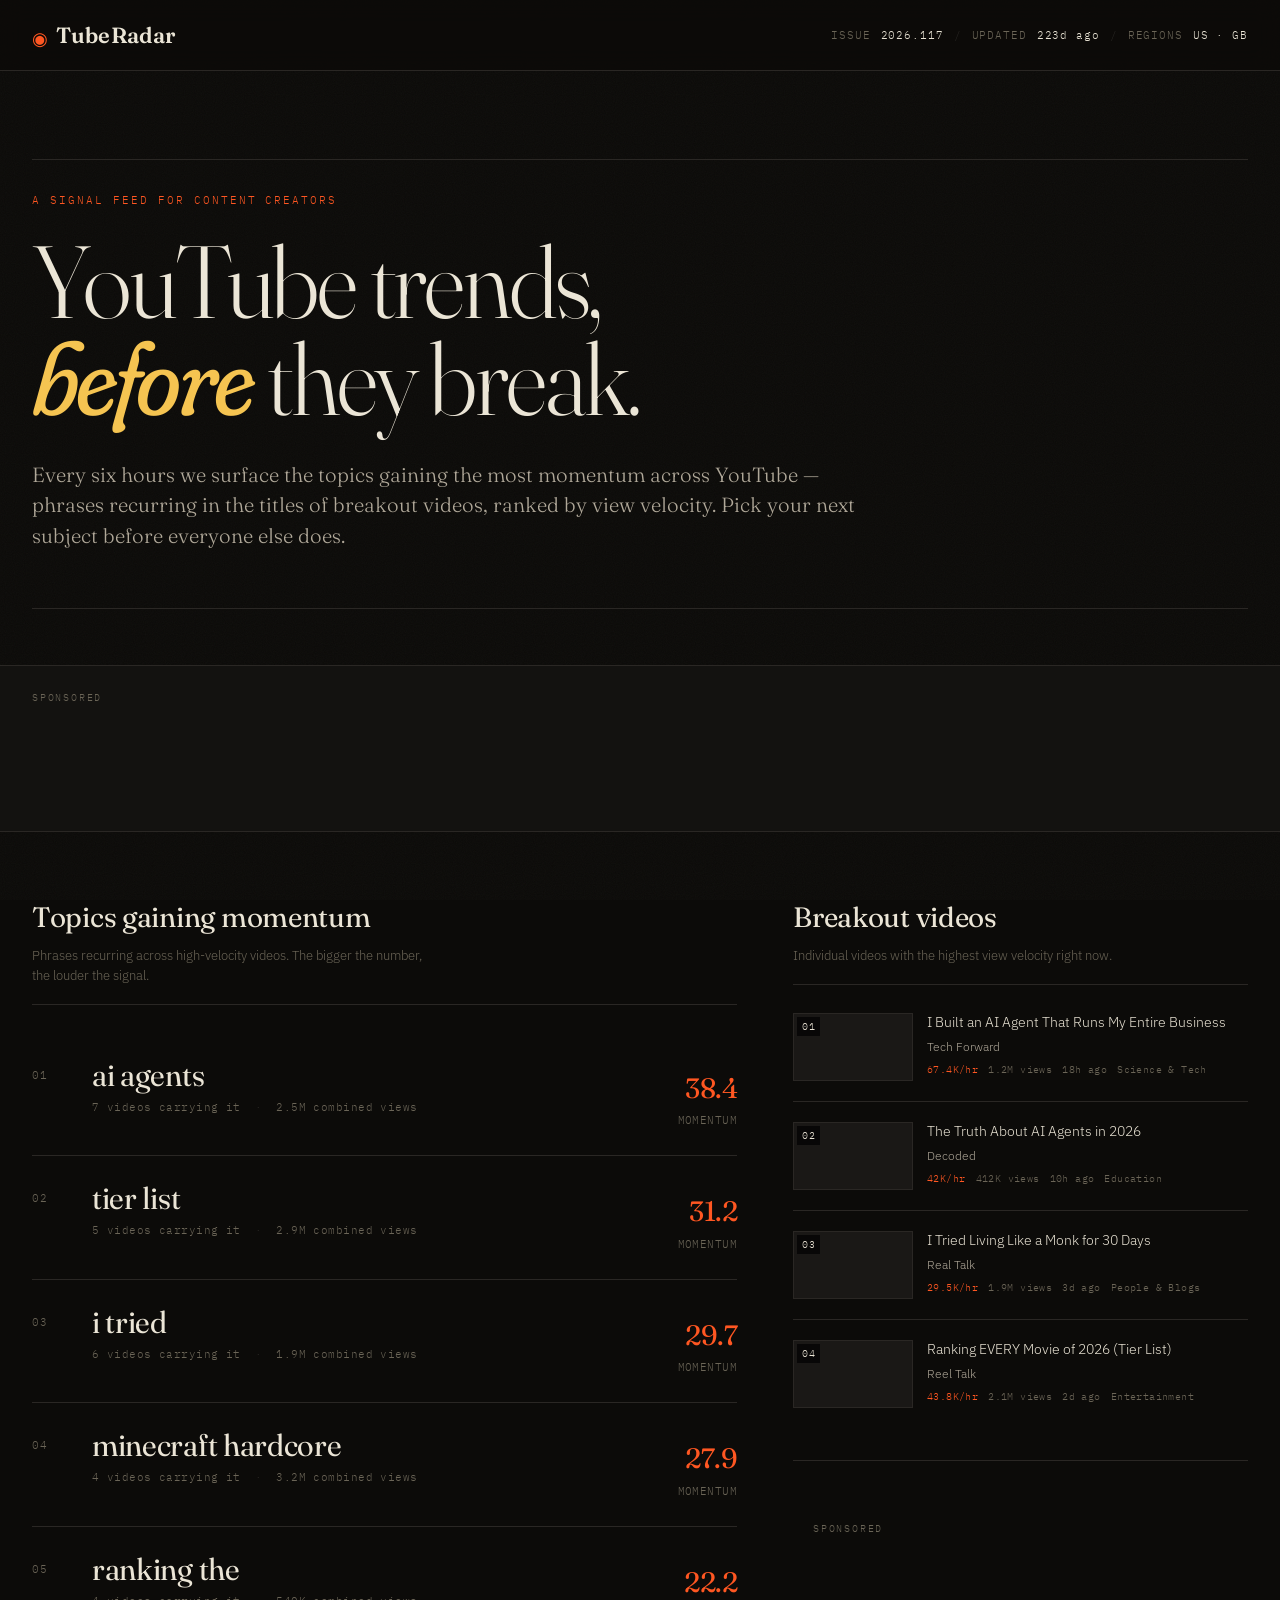
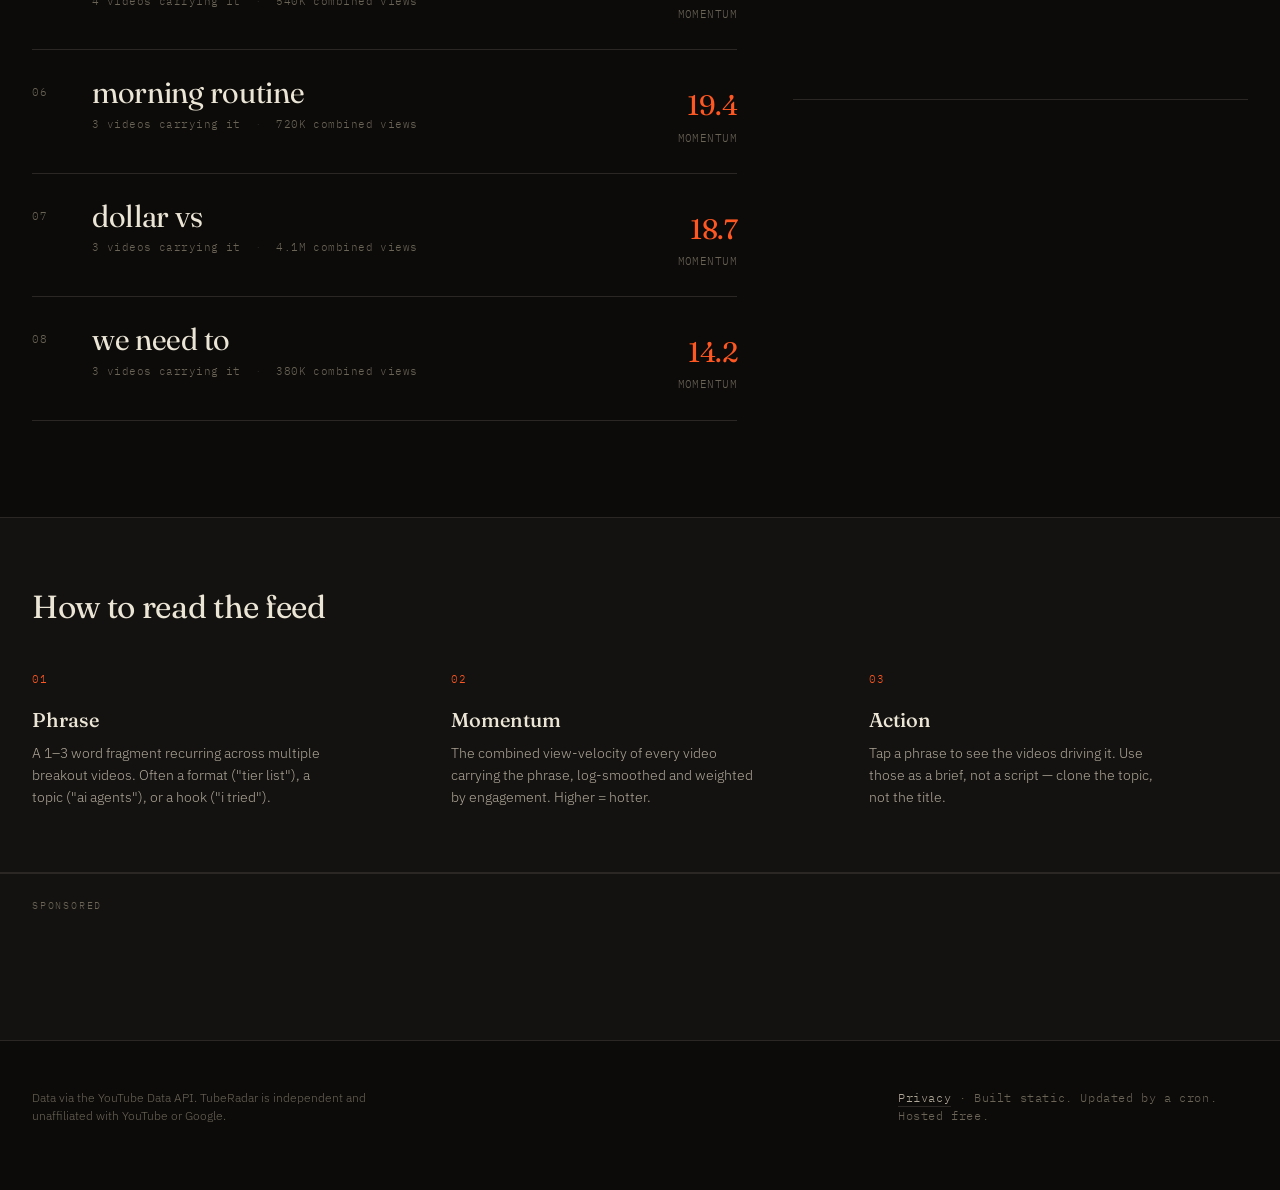
==== index.html @ 0b958232 "Commit changes" ====
<!DOCTYPE html>
<html lang="en">
<head>
  <meta charset="UTF-8" />
  <meta name="viewport" content="width=device-width, initial-scale=1.0" />
  <title>TubeRadar — YouTube trends, before they break.</title>
  <meta name="description" content="A signal feed of emerging YouTube topics for content creators. Updated every six hours." />

  <link rel="preconnect" href="https://fonts.googleapis.com" />
  <link rel="preconnect" href="https://fonts.gstatic.com" crossorigin />
  <link href="https://fonts.googleapis.com/css2?family=Fraunces:ital,opsz,wght@0,9..144,300..900;1,9..144,300..900&family=IBM+Plex+Mono:wght@300;400;500&family=IBM+Plex+Sans:wght@300;400;500;600&display=swap" rel="stylesheet" />

  <link rel="stylesheet" href="styles.css" />
  <link rel="icon" href="data:image/svg+xml,%3Csvg xmlns='http://www.w3.org/2000/svg' viewBox='0 0 100 100'%3E%3Ctext y='.9em' font-size='90'%3E◉%3C/text%3E%3C/svg%3E" />

  <!-- Google AdSense
       1. Replace ca-pub-XXXXXXXXXXXXXXXX below with your AdSense Publisher ID once approved.
       2. The <ins> tags further down are individual ad slots – each needs its own slot ID.
       Until you do this, the script does nothing visible. -->
  <script async src="https://pagead2.googlesyndication.com/pagead/js/adsbygoogle.js?client=ca-pub-XXXXXXXXXXXXXXXX"
          crossorigin="anonymous"></script>
</head>
<body>

  <div class="grain" aria-hidden="true"></div>

  <header class="masthead">
    <div class="masthead__inner">
      <a href="/" class="logo">
        <span class="logo__mark">◉</span>
        <span class="logo__word">TubeRadar</span>
      </a>
      <nav class="masthead__nav">
        <span class="meta-label">ISSUE</span>
        <span class="meta-value" id="issue-number">—</span>
        <span class="meta-divider">/</span>
        <span class="meta-label">UPDATED</span>
        <span class="meta-value" id="updated-at">—</span>
        <span class="meta-divider">/</span>
        <span class="meta-label">REGIONS</span>
        <span class="meta-value" id="regions">—</span>
      </nav>
    </div>
  </header>

  <section class="hero">
    <div class="hero__rule"></div>
    <p class="hero__eyebrow">A signal feed for content creators</p>
    <h1 class="hero__title">
      YouTube trends,<br />
      <em>before</em> they break.
    </h1>
    <p class="hero__lede">
      Every six hours we surface the topics gaining the most momentum across YouTube — phrases recurring in the titles of breakout videos, ranked by view velocity. Pick your next subject before everyone else does.
    </p>
    <div class="hero__rule"></div>
  </section>

  <!-- AdSense slot #1 – horizontal banner below the hero.
       Replace data-ad-client and data-ad-slot with your real values. -->
  <aside class="ad-slot ad-slot--banner" aria-label="Advertisement">
    <span class="ad-slot__label">Sponsored</span>
    <ins class="adsbygoogle"
         style="display:block"
         data-ad-client="ca-pub-XXXXXXXXXXXXXXXX"
         data-ad-slot="0000000001"
         data-ad-format="auto"
         data-full-width-responsive="true"></ins>
    <script>(adsbygoogle = window.adsbygoogle || []).push({});</script>
  </aside>

  <main class="layout">

    <section class="column column--topics">
      <header class="column__head">
        <h2 class="column__title">Topics gaining momentum</h2>
        <p class="column__sub">Phrases recurring across high-velocity videos. The bigger the number, the louder the signal.</p>
      </header>
      <ol class="topics" id="topics-list" aria-busy="true">
        <li class="placeholder">Loading the feed…</li>
      </ol>
    </section>

    <aside class="column column--videos">
      <header class="column__head">
        <h2 class="column__title">Breakout videos</h2>
        <p class="column__sub">Individual videos with the highest view velocity right now.</p>
      </header>
      <ul class="videos" id="videos-list" aria-busy="true">
        <li class="placeholder">Loading…</li>
      </ul>

      <!-- AdSense slot #2 – inside the sidebar after the videos list. -->
      <div class="ad-slot ad-slot--inline" aria-label="Advertisement">
        <span class="ad-slot__label">Sponsored</span>
        <ins class="adsbygoogle"
             style="display:block"
             data-ad-client="ca-pub-XXXXXXXXXXXXXXXX"
             data-ad-slot="0000000002"
             data-ad-format="auto"
             data-full-width-responsive="true"></ins>
        <script>(adsbygoogle = window.adsbygoogle || []).push({});</script>
      </div>

    </aside>

  </main>

  <section class="how">
    <div class="how__inner">
      <h3 class="how__title">How to read the feed</h3>
      <div class="how__grid">
        <div class="how__item">
          <span class="how__num">01</span>
          <h4>Phrase</h4>
          <p>A 1–3 word fragment recurring across multiple breakout videos. Often a format ("tier list"), a topic ("ai agents"), or a hook ("i tried").</p>
        </div>
        <div class="how__item">
          <span class="how__num">02</span>
          <h4>Momentum</h4>
          <p>The combined view-velocity of every video carrying the phrase, log-smoothed and weighted by engagement. Higher = hotter.</p>
        </div>
        <div class="how__item">
          <span class="how__num">03</span>
          <h4>Action</h4>
          <p>Tap a phrase to see the videos driving it. Use those as a brief, not a script — clone the topic, not the title.</p>
        </div>
      </div>
    </div>
  </section>

  <!-- AdSense slot #3 – before the footer. -->
  <aside class="ad-slot ad-slot--banner" aria-label="Advertisement">
    <span class="ad-slot__label">Sponsored</span>
    <ins class="adsbygoogle"
         style="display:block"
         data-ad-client="ca-pub-XXXXXXXXXXXXXXXX"
         data-ad-slot="0000000003"
         data-ad-format="auto"
         data-full-width-responsive="true"></ins>
    <script>(adsbygoogle = window.adsbygoogle || []).push({});</script>
  </aside>

  <footer class="footer">
    <div class="footer__inner">
      <p class="footer__line">
        Data via the YouTube Data API. TubeRadar is independent and unaffiliated with YouTube or Google.
      </p>
      <p class="footer__line footer__line--mono">
        <a href="privacy.html">Privacy</a> · Built static. Updated by a cron. Hosted free.
      </p>
    </div>
  </footer>

  <script src="app.js"></script>
</body>
</html>
---- styles.css ----
/* ---------------------------------------------------------------
   TubeRadar — editorial dark theme
   --------------------------------------------------------------- */

:root {
  --bg:         #0c0b09;
  --bg-raised: #131210;
  --bg-inset:  #1a1816;
  --fg:        #ebe5d6;
  --fg-soft:   #b0a899;
  --fg-mute:   #6b6557;
  --rule:      #2a2724;
  --accent:    #ff5722;     /* ember */
  --accent-2:  #f5c451;     /* amber */
  --max:       1280px;

  --f-display: "Fraunces", "Times New Roman", serif;
  --f-body:    "IBM Plex Sans", system-ui, sans-serif;
  --f-mono:    "IBM Plex Mono", ui-monospace, monospace;
}

* { box-sizing: border-box; margin: 0; padding: 0; }

html { scroll-behavior: smooth; }

body {
  background: var(--bg);
  color: var(--fg);
  font-family: var(--f-body);
  font-weight: 300;
  line-height: 1.55;
  -webkit-font-smoothing: antialiased;
  -moz-osx-font-smoothing: grayscale;
  min-height: 100vh;
  overflow-x: hidden;
}

a { color: inherit; text-decoration: none; }
button { font: inherit; color: inherit; background: none; border: 0; cursor: pointer; }

/* Subtle grain — gives the page a printed-paper feel */
.grain {
  position: fixed; inset: 0;
  pointer-events: none; z-index: 1;
  opacity: 0.035;
  background-image:
    url("data:image/svg+xml;utf8,<svg xmlns='http://www.w3.org/2000/svg' width='200' height='200'><filter id='n'><feTurbulence type='fractalNoise' baseFrequency='0.9' numOctaves='2' stitchTiles='stitch'/></filter><rect width='100%25' height='100%25' filter='url(%23n)'/></svg>");
}

/* ---------------------------------------------------------------
   Masthead
   --------------------------------------------------------------- */

.masthead {
  position: sticky; top: 0; z-index: 10;
  background: rgba(12, 11, 9, 0.85);
  backdrop-filter: blur(12px);
  border-bottom: 1px solid var(--rule);
}

.masthead__inner {
  max-width: var(--max);
  margin: 0 auto;
  padding: 18px 32px;
  display: flex;
  align-items: center;
  justify-content: space-between;
  gap: 32px;
}

.logo {
  display: inline-flex; align-items: baseline; gap: 8px;
}
.logo__mark {
  color: var(--accent);
  font-size: 18px;
  transform: translateY(2px);
}
.logo__word {
  font-family: var(--f-display);
  font-weight: 600;
  font-size: 22px;
  letter-spacing: 0.01em;
}

.masthead__nav {
  font-family: var(--f-mono);
  font-size: 11px;
  letter-spacing: 0.08em;
  color: var(--fg-mute);
  display: flex; align-items: center; gap: 10px;
  flex-wrap: wrap;
  justify-content: flex-end;
}
.meta-label { color: var(--fg-mute); }
.meta-value { color: var(--fg); }
.meta-divider { color: var(--rule); }

/* ---------------------------------------------------------------
   Hero
   --------------------------------------------------------------- */

.hero {
  max-width: var(--max);
  margin: 0 auto;
  padding: 88px 32px 56px;
  text-align: left;
  position: relative;
  z-index: 2;
}

.hero__rule {
  height: 1px;
  background: var(--rule);
  margin: 0 0 32px 0;
}
.hero__rule + .hero__rule { display: none; }
.hero .hero__rule:last-child {
  display: block;
  margin: 56px 0 0;
}

.hero__eyebrow {
  font-family: var(--f-mono);
  font-size: 11px;
  letter-spacing: 0.18em;
  text-transform: uppercase;
  color: var(--accent);
  margin-bottom: 24px;
}

.hero__title {
  font-family: var(--f-display);
  font-weight: 300;
  font-size: clamp(44px, 8vw, 112px);
  line-height: 0.95;
  letter-spacing: -0.025em;
  font-variation-settings: "opsz" 144;
  margin-bottom: 32px;
}
.hero__title em {
  font-style: italic;
  font-weight: 400;
  color: var(--accent-2);
  font-variation-settings: "opsz" 144, "SOFT" 100;
}

.hero__lede {
  font-family: var(--f-display);
  font-weight: 300;
  font-size: clamp(18px, 1.6vw, 22px);
  line-height: 1.5;
  color: var(--fg-soft);
  max-width: 64ch;
  font-variation-settings: "opsz" 24;
}

/* ---------------------------------------------------------------
   Two-column layout
   --------------------------------------------------------------- */

.layout {
  max-width: var(--max);
  margin: 0 auto;
  padding: 64px 32px;
  display: grid;
  grid-template-columns: 1.55fr 1fr;
  gap: 56px;
  position: relative;
  z-index: 2;
}

@media (max-width: 900px) {
  .layout { grid-template-columns: 1fr; gap: 64px; }
}

.column__head {
  margin-bottom: 28px;
  padding-bottom: 18px;
  border-bottom: 1px solid var(--rule);
}
.column__title {
  font-family: var(--f-display);
  font-weight: 400;
  font-size: 28px;
  letter-spacing: -0.01em;
  margin-bottom: 6px;
}
.column__sub {
  font-size: 13px;
  color: var(--fg-mute);
  max-width: 50ch;
}

/* ---------------------------------------------------------------
   Topics list
   --------------------------------------------------------------- */

.topics {
  list-style: none;
  display: flex;
  flex-direction: column;
}

.topic {
  display: grid;
  grid-template-columns: 36px 1fr auto;
  align-items: start;
  gap: 24px;
  padding: 26px 0;
  border-bottom: 1px solid var(--rule);
  cursor: pointer;
  transition: padding 0.2s ease;
  position: relative;
}
.topic:hover {
  padding-left: 8px;
}
.topic:hover .topic__phrase { color: var(--accent); }

.topic__rank {
  font-family: var(--f-mono);
  font-size: 11px;
  color: var(--fg-mute);
  letter-spacing: 0.05em;
  padding-top: 8px;
}

.topic__main { min-width: 0; }
.topic__phrase {
  font-family: var(--f-display);
  font-weight: 400;
  font-size: clamp(22px, 2.4vw, 32px);
  letter-spacing: -0.01em;
  line-height: 1.1;
  margin-bottom: 4px;
  font-variation-settings: "opsz" 72;
  transition: color 0.2s ease;
  word-break: break-word;
}
.topic__meta {
  font-family: var(--f-mono);
  font-size: 11px;
  color: var(--fg-mute);
  letter-spacing: 0.04em;
  display: flex;
  flex-wrap: wrap;
  gap: 14px;
  margin-top: 6px;
}
.topic__meta span:not(:last-child)::after {
  content: "·";
  margin-left: 14px;
  color: var(--rule);
}

.topic__examples {
  margin-top: 18px;
  display: none;
  flex-direction: column;
  gap: 10px;
}
.topic.is-open .topic__examples { display: flex; }
.topic.is-open { padding-bottom: 32px; }

.example {
  display: grid;
  grid-template-columns: 96px 1fr;
  gap: 14px;
  padding: 10px;
  background: var(--bg-raised);
  border: 1px solid var(--rule);
  transition: border-color 0.2s ease;
}
.example:hover { border-color: var(--accent); }
.example__thumb {
  width: 96px; height: 54px;
  background: var(--bg-inset);
  background-size: cover;
  background-position: center;
}
.example__body { min-width: 0; }
.example__title {
  font-size: 13px;
  line-height: 1.35;
  color: var(--fg);
  margin-bottom: 4px;
  display: -webkit-box;
  -webkit-line-clamp: 2;
  -webkit-box-orient: vertical;
  overflow: hidden;
}
.example__meta {
  font-family: var(--f-mono);
  font-size: 10px;
  color: var(--fg-mute);
  letter-spacing: 0.04em;
}

.topic__score {
  text-align: right;
  font-family: var(--f-mono);
  font-size: 11px;
  letter-spacing: 0.04em;
  color: var(--fg-mute);
  padding-top: 8px;
  white-space: nowrap;
}
.topic__score strong {
  display: block;
  font-family: var(--f-display);
  font-size: 28px;
  font-weight: 400;
  color: var(--accent);
  font-variation-settings: "opsz" 36;
  letter-spacing: -0.02em;
}
.topic__score-label {
  display: block;
  margin-top: 2px;
  text-transform: uppercase;
}

/* ---------------------------------------------------------------
   Breakout videos
   --------------------------------------------------------------- */

.videos {
  list-style: none;
  display: flex;
  flex-direction: column;
  gap: 20px;
}
.video {
  display: grid;
  grid-template-columns: 120px 1fr;
  gap: 14px;
  border-bottom: 1px solid var(--rule);
  padding-bottom: 20px;
  cursor: pointer;
  transition: opacity 0.2s ease;
}
.video:hover { opacity: 0.75; }
.video:last-child { border-bottom: 0; }

.video__thumb {
  width: 120px; height: 68px;
  background: var(--bg-inset);
  background-size: cover;
  background-position: center;
  flex-shrink: 0;
  position: relative;
  overflow: hidden;
}
.video__thumb::after {
  content: "";
  position: absolute; inset: 0;
  border: 1px solid var(--rule);
  pointer-events: none;
}
.video__rank {
  position: absolute;
  top: 4px; left: 4px;
  font-family: var(--f-mono);
  font-size: 10px;
  color: var(--fg);
  background: rgba(0,0,0,0.7);
  padding: 2px 5px;
  letter-spacing: 0.05em;
  z-index: 1;
}

.video__body { min-width: 0; }
.video__title {
  font-size: 14px;
  line-height: 1.35;
  color: var(--fg);
  margin-bottom: 6px;
  display: -webkit-box;
  -webkit-line-clamp: 2;
  -webkit-box-orient: vertical;
  overflow: hidden;
}
.video__channel {
  font-size: 12px;
  color: var(--fg-soft);
  margin-bottom: 6px;
}
.video__meta {
  font-family: var(--f-mono);
  font-size: 10px;
  color: var(--fg-mute);
  letter-spacing: 0.04em;
  display: flex;
  flex-wrap: wrap;
  gap: 10px;
}
.video__meta .vph {
  color: var(--accent);
}

/* ---------------------------------------------------------------
   How to read
   --------------------------------------------------------------- */

.how {
  border-top: 1px solid var(--rule);
  border-bottom: 1px solid var(--rule);
  background: var(--bg-raised);
  margin-top: 32px;
  position: relative;
  z-index: 2;
}
.how__inner {
  max-width: var(--max);
  margin: 0 auto;
  padding: 64px 32px;
}
.how__title {
  font-family: var(--f-display);
  font-weight: 400;
  font-size: 32px;
  letter-spacing: -0.01em;
  margin-bottom: 40px;
}
.how__grid {
  display: grid;
  grid-template-columns: repeat(3, 1fr);
  gap: 40px;
}
@media (max-width: 800px) { .how__grid { grid-template-columns: 1fr; gap: 32px; } }

.how__item h4 {
  font-family: var(--f-display);
  font-weight: 500;
  font-size: 20px;
  margin-bottom: 8px;
}
.how__item p {
  font-size: 14px;
  color: var(--fg-soft);
  line-height: 1.55;
  max-width: 38ch;
}
.how__num {
  font-family: var(--f-mono);
  font-size: 11px;
  letter-spacing: 0.1em;
  color: var(--accent);
  display: block;
  margin-bottom: 16px;
}

/* ---------------------------------------------------------------
   Footer
   --------------------------------------------------------------- */

.footer {
  position: relative; z-index: 2;
}
.footer__inner {
  max-width: var(--max);
  margin: 0 auto;
  padding: 48px 32px 64px;
  display: flex;
  justify-content: space-between;
  gap: 24px;
  flex-wrap: wrap;
}
.footer__line {
  font-size: 12px;
  color: var(--fg-mute);
  max-width: 50ch;
}
.footer__line--mono {
  font-family: var(--f-mono);
  letter-spacing: 0.05em;
}
.footer__line a {
  color: var(--fg-soft);
  border-bottom: 1px solid var(--rule);
  padding-bottom: 1px;
  transition: color 0.2s ease, border-color 0.2s ease;
}
.footer__line a:hover {
  color: var(--accent);
  border-color: var(--accent);
}

/* ---------------------------------------------------------------
   AdSense slots
   --------------------------------------------------------------- */

.ad-slot {
  position: relative;
  z-index: 2;
  border-top: 1px solid var(--rule);
  border-bottom: 1px solid var(--rule);
  padding: 24px 32px;
  background: var(--bg-raised);
  min-height: 120px;
  display: flex;
  flex-direction: column;
  align-items: center;
  justify-content: center;
}
.ad-slot--banner {
  max-width: var(--max);
  margin: 0 auto;
}
.ad-slot--inline {
  margin-top: 32px;
  padding: 20px;
  background: transparent;
  border-color: var(--rule);
  min-height: 240px;
}
.ad-slot__label {
  display: block;
  font-family: var(--f-mono);
  font-size: 10px;
  letter-spacing: 0.18em;
  text-transform: uppercase;
  color: var(--fg-mute);
  margin-bottom: 12px;
  align-self: flex-start;
}
.ad-slot ins.adsbygoogle {
  width: 100%;
  min-height: 90px;
}
@media (max-width: 600px) {
  .ad-slot { padding: 20px; }
}

/* ---------------------------------------------------------------
   States
   --------------------------------------------------------------- */

.placeholder {
  font-family: var(--f-mono);
  font-size: 12px;
  color: var(--fg-mute);
  padding: 32px 0;
  letter-spacing: 0.05em;
}

@keyframes fadeUp {
  from { opacity: 0; transform: translateY(8px); }
  to   { opacity: 1; transform: translateY(0); }
}
.topic, .video {
  animation: fadeUp 0.5s ease-out backwards;
}
.topic:nth-child(1)  { animation-delay: 0.05s; }
.topic:nth-child(2)  { animation-delay: 0.10s; }
.topic:nth-child(3)  { animation-delay: 0.15s; }
.topic:nth-child(4)  { animation-delay: 0.20s; }
.topic:nth-child(5)  { animation-delay: 0.25s; }
.topic:nth-child(6)  { animation-delay: 0.30s; }
.topic:nth-child(7)  { animation-delay: 0.35s; }
.topic:nth-child(8+) { animation-delay: 0.40s; }

/* Tighter mobile padding */
@media (max-width: 600px) {
  .masthead__inner { padding: 14px 20px; }
  .hero { padding: 56px 20px 40px; }
  .layout { padding: 48px 20px; }
  .how__inner { padding: 48px 20px; }
  .footer__inner { padding: 32px 20px 48px; }
  .topic { grid-template-columns: 28px 1fr; }
  .topic__score { grid-column: 2; text-align: left; padding-top: 12px; }
}
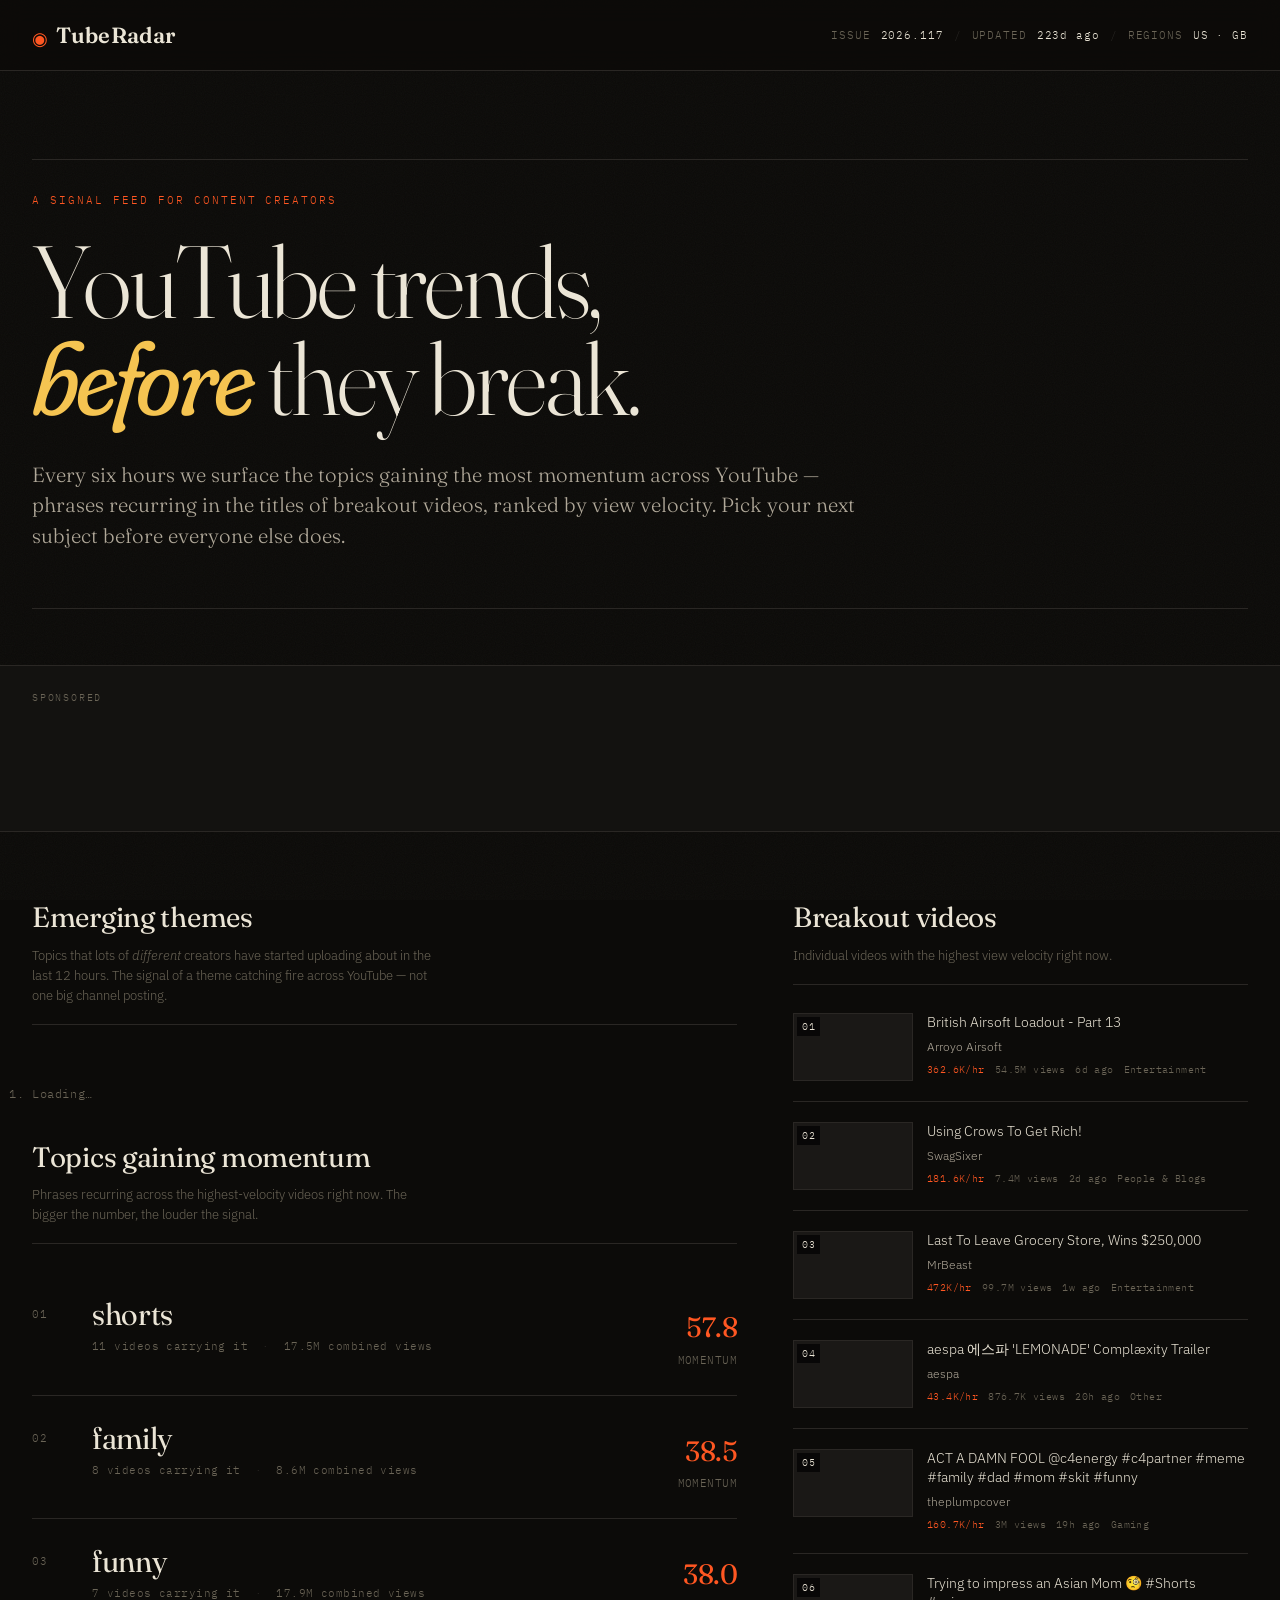
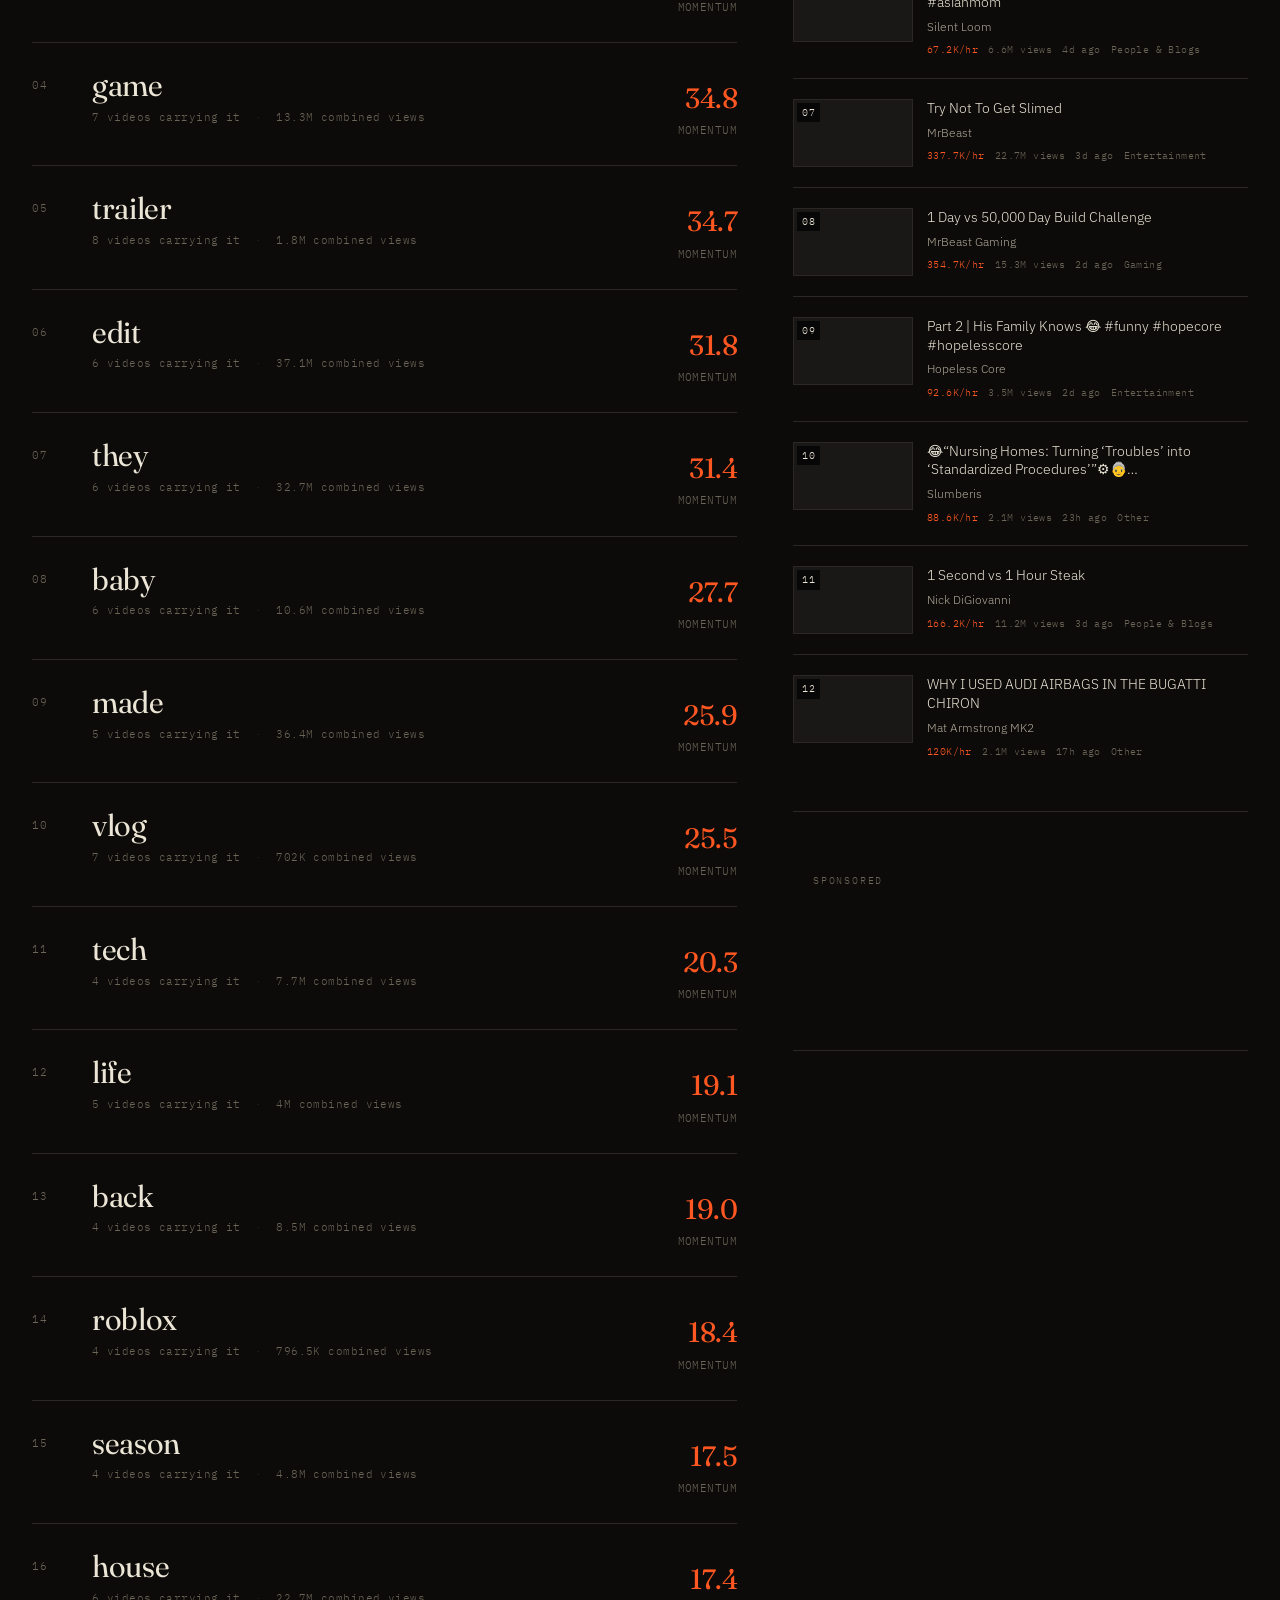
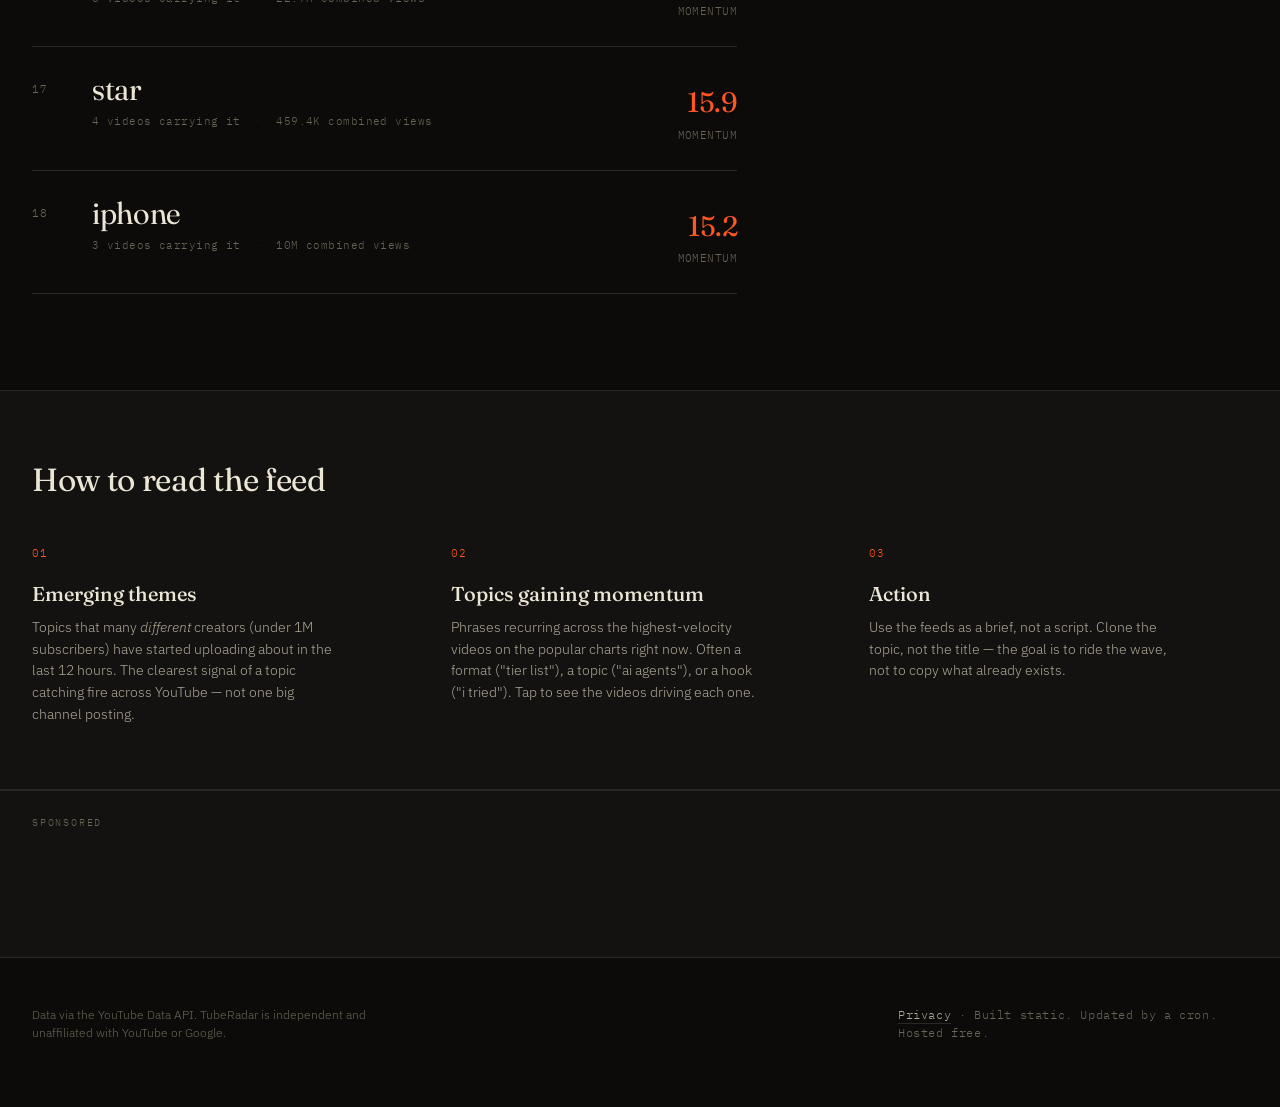
==== commit 4a4cb006: "Add emerging themes feature" ====
--- a/index.html
+++ b/index.html
@@ -72,13 +72,30 @@
   <main class="layout">
 
     <section class="column column--topics">
-      <header class="column__head">
-        <h2 class="column__title">Topics gaining momentum</h2>
-        <p class="column__sub">Phrases recurring across high-velocity videos. The bigger the number, the louder the signal.</p>
-      </header>
-      <ol class="topics" id="topics-list" aria-busy="true">
-        <li class="placeholder">Loading the feed…</li>
-      </ol>
+
+      <section class="themes-section" aria-labelledby="themes-title">
+        <header class="column__head">
+          <h2 class="column__title" id="themes-title">
+            <span class="themes-pulse" aria-hidden="true"></span>
+            Emerging themes
+          </h2>
+          <p class="column__sub">Topics that lots of <em>different</em> creators have started uploading about in the last 12 hours. The signal of a theme catching fire across YouTube — not one big channel posting.</p>
+        </header>
+        <ol class="themes" id="themes-list" aria-busy="true">
+          <li class="placeholder">Loading…</li>
+        </ol>
+      </section>
+
+      <section class="topics-section" aria-labelledby="topics-title">
+        <header class="column__head">
+          <h2 class="column__title" id="topics-title">Topics gaining momentum</h2>
+          <p class="column__sub">Phrases recurring across the highest-velocity videos right now. The bigger the number, the louder the signal.</p>
+        </header>
+        <ol class="topics" id="topics-list" aria-busy="true">
+          <li class="placeholder">Loading…</li>
+        </ol>
+      </section>
+
     </section>
 
     <aside class="column column--videos">
@@ -112,18 +129,18 @@
       <div class="how__grid">
         <div class="how__item">
           <span class="how__num">01</span>
-          <h4>Phrase</h4>
-          <p>A 1–3 word fragment recurring across multiple breakout videos. Often a format ("tier list"), a topic ("ai agents"), or a hook ("i tried").</p>
+          <h4>Emerging themes</h4>
+          <p>Topics that many <em>different</em> creators (under 1M subscribers) have started uploading about in the last 12 hours. The clearest signal of a topic catching fire across YouTube — not one big channel posting.</p>
         </div>
         <div class="how__item">
           <span class="how__num">02</span>
-          <h4>Momentum</h4>
-          <p>The combined view-velocity of every video carrying the phrase, log-smoothed and weighted by engagement. Higher = hotter.</p>
+          <h4>Topics gaining momentum</h4>
+          <p>Phrases recurring across the highest-velocity videos on the popular charts right now. Often a format ("tier list"), a topic ("ai agents"), or a hook ("i tried"). Tap to see the videos driving each one.</p>
         </div>
         <div class="how__item">
           <span class="how__num">03</span>
           <h4>Action</h4>
-          <p>Tap a phrase to see the videos driving it. Use those as a brief, not a script — clone the topic, not the title.</p>
+          <p>Use the feeds as a brief, not a script. Clone the topic, not the title — the goal is to ride the wave, not to copy what already exists.</p>
         </div>
       </div>
     </div>
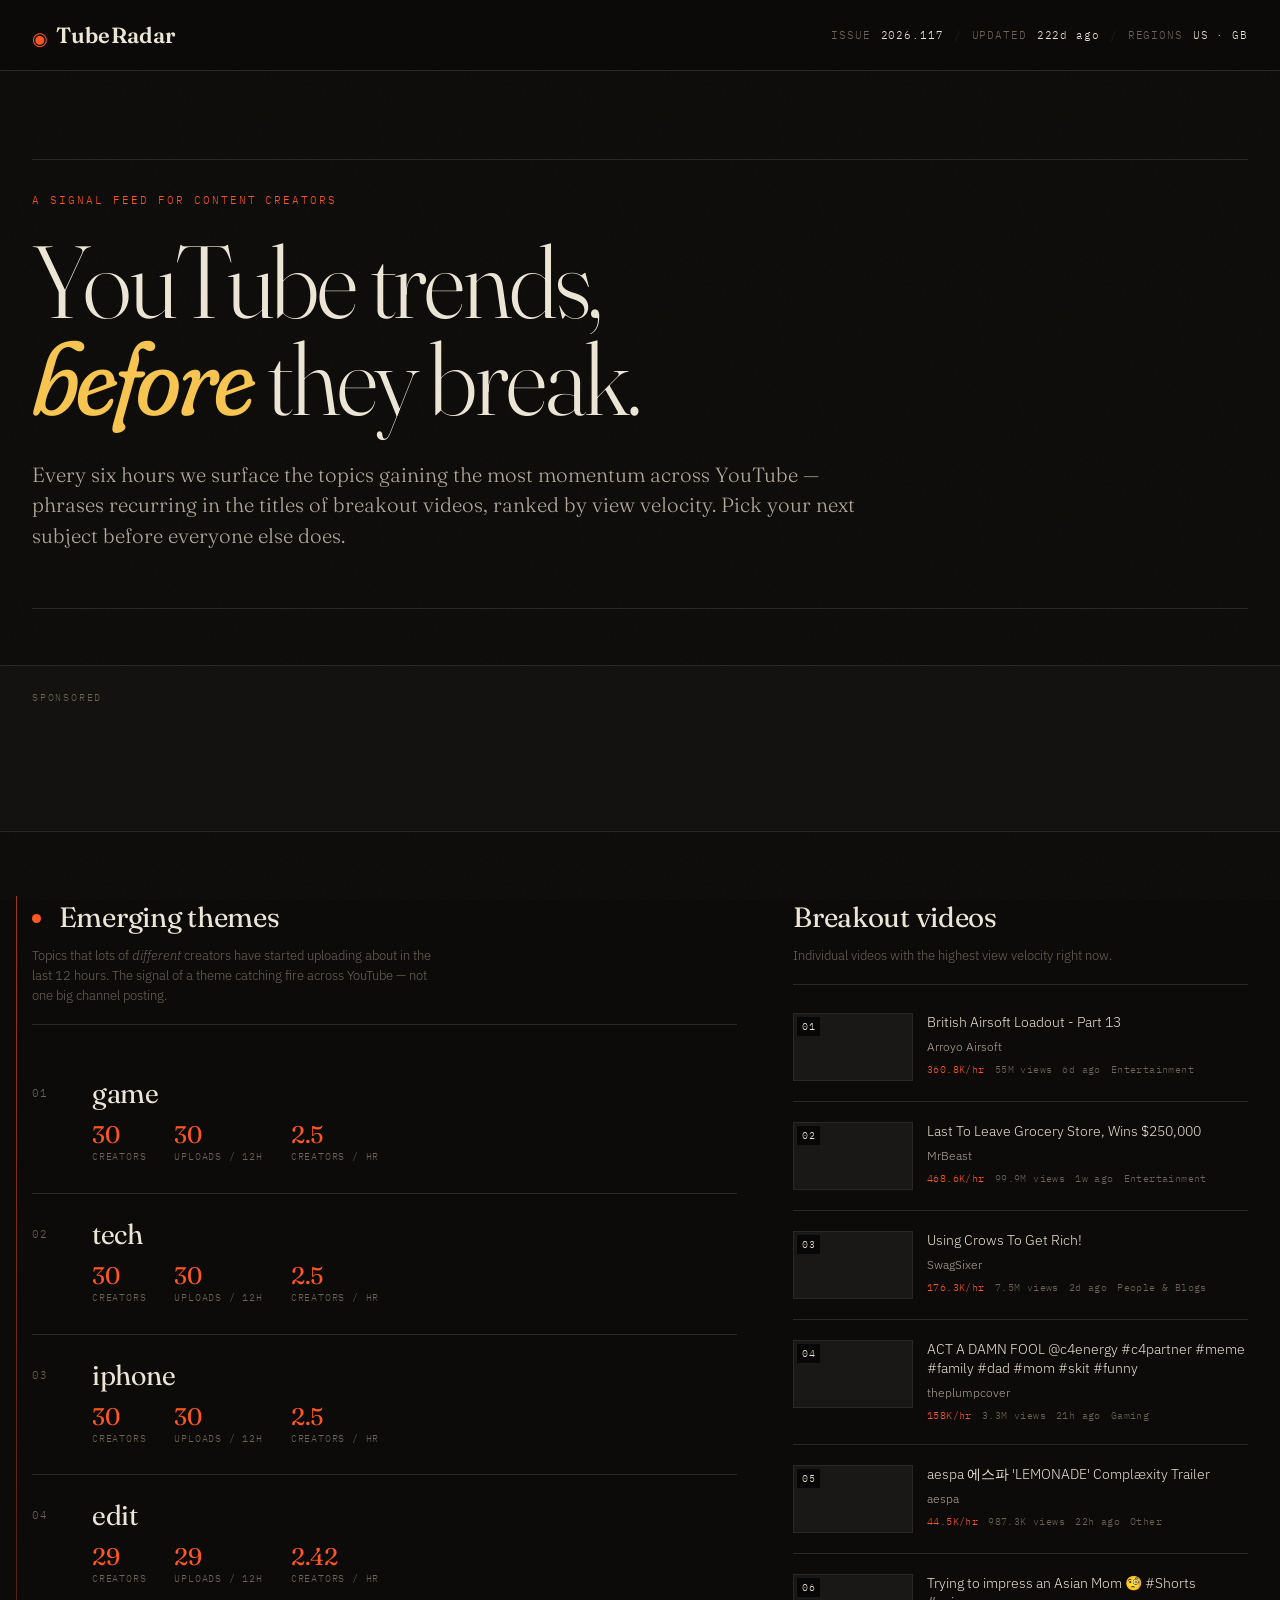
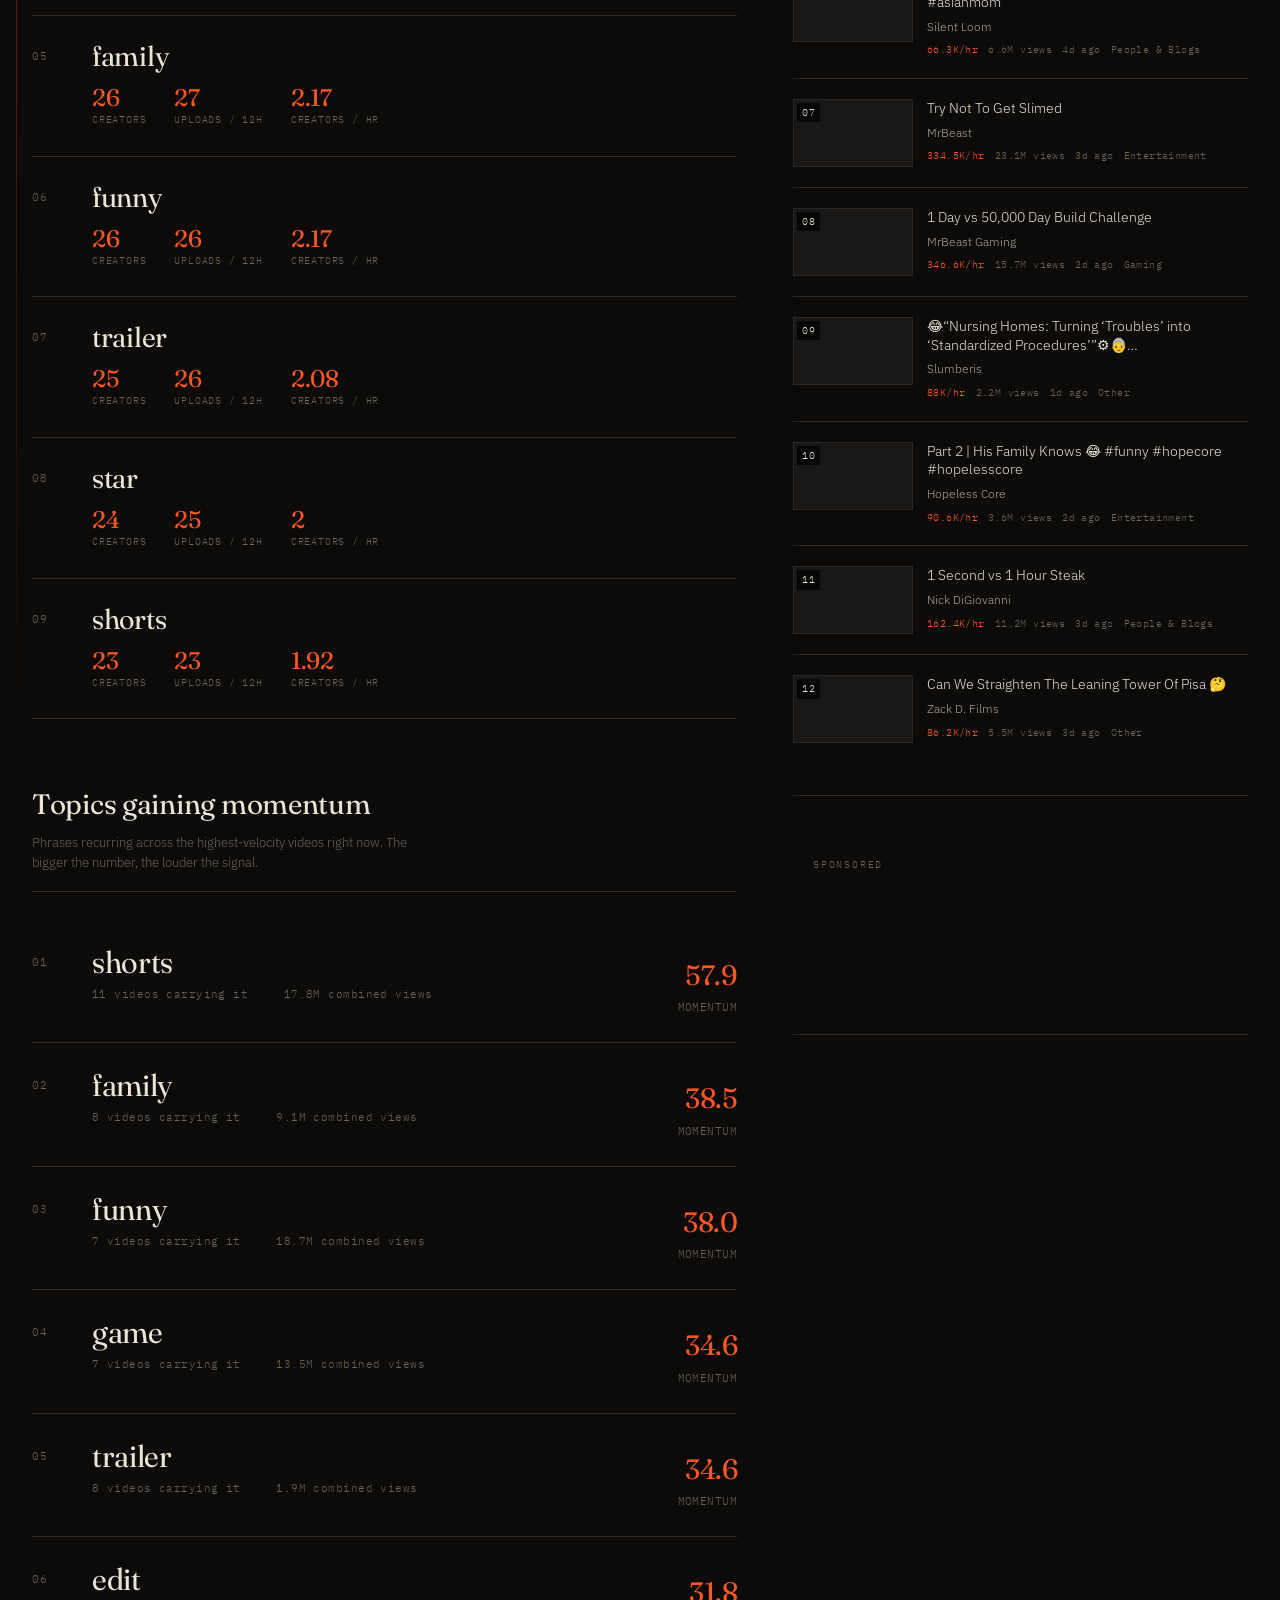
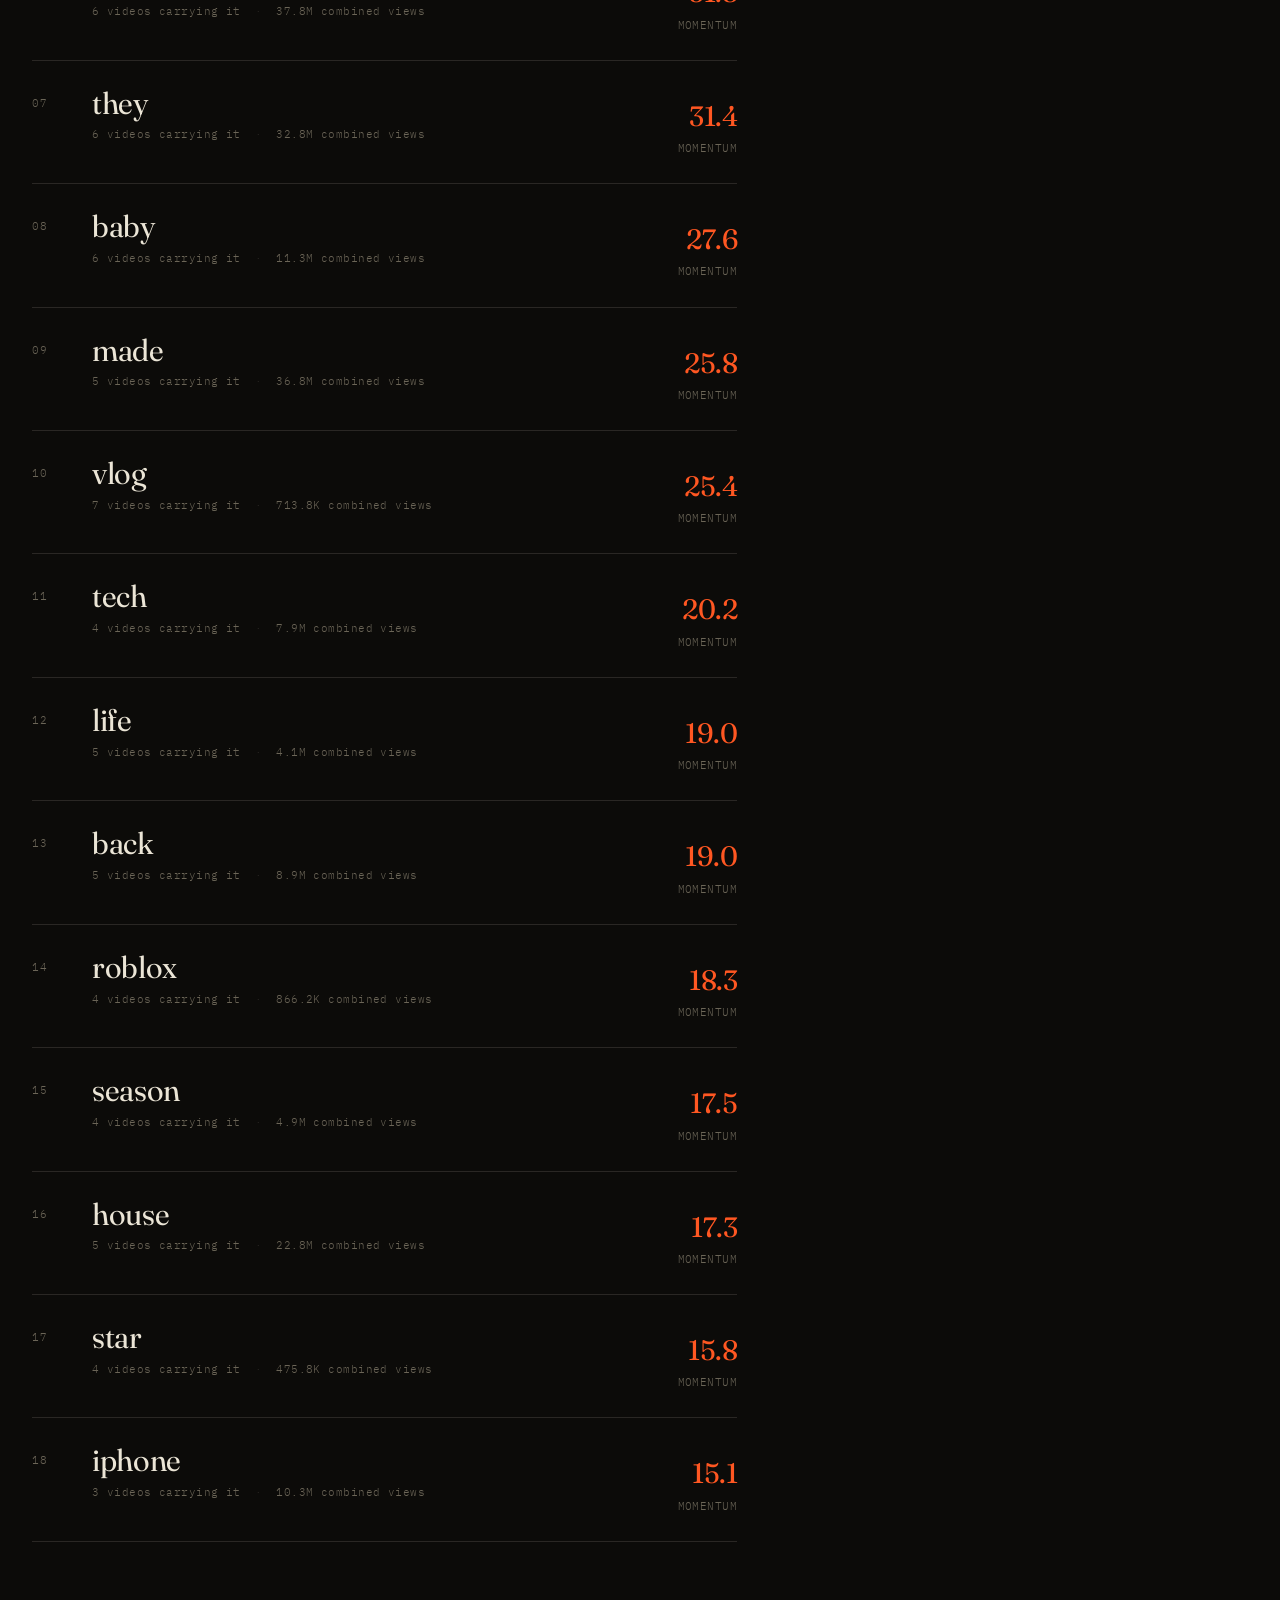
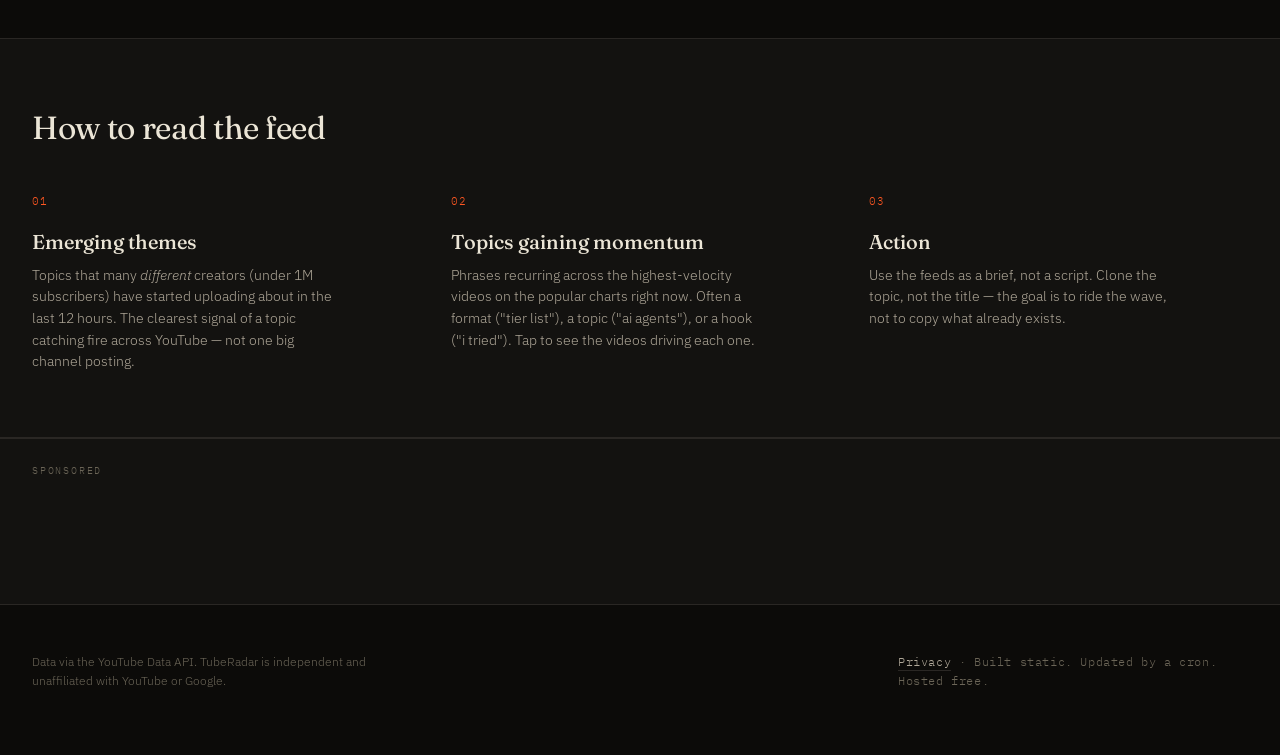
==== commit c9c30947: "Update index analytics.html" ====
--- a/index.html
+++ b/index.html
@@ -170,5 +170,10 @@
   </footer>
 
   <script src="app.js"></script>
+
+  <!-- Cloudflare Web Analytics -->
+  <script defer src='https://static.cloudflareinsights.com/beacon.min.js'
+    data-cf-beacon='{"token": "61b4fcbe970748e29bf5ce6c901036d2"}'></script>
+  <!-- End Cloudflare Web Analytics -->
 </body>
 </html>
--- a/styles.css
+++ b/styles.css
@@ -193,6 +193,140 @@
 }
 
 /* ---------------------------------------------------------------
+   Emerging themes
+   --------------------------------------------------------------- */
+
+.themes-section {
+  margin-bottom: 64px;
+  position: relative;
+}
+.themes-section::before {
+  content: "";
+  position: absolute;
+  left: -16px;
+  top: 0;
+  bottom: 0;
+  width: 1px;
+  background: linear-gradient(180deg, var(--accent) 0%, transparent 100%);
+  opacity: 0.6;
+}
+
+.themes-pulse {
+  display: inline-block;
+  width: 9px;
+  height: 9px;
+  border-radius: 50%;
+  background: var(--accent);
+  margin-right: 12px;
+  vertical-align: middle;
+  position: relative;
+  top: -2px;
+  animation: pulse 2s ease-in-out infinite;
+}
+@keyframes pulse {
+  0%, 100% {
+    box-shadow: 0 0 0 0 rgba(255, 87, 34, 0.6);
+    transform: scale(1);
+  }
+  50% {
+    box-shadow: 0 0 0 8px rgba(255, 87, 34, 0);
+    transform: scale(1.1);
+  }
+}
+
+.themes {
+  list-style: none;
+  display: flex;
+  flex-direction: column;
+}
+
+.theme {
+  display: grid;
+  grid-template-columns: 36px 1fr;
+  gap: 24px;
+  padding: 24px 0;
+  border-bottom: 1px solid var(--rule);
+  cursor: pointer;
+  transition: padding 0.2s ease;
+}
+.theme:hover {
+  padding-left: 8px;
+}
+.theme:hover .theme__phrase {
+  color: var(--accent);
+}
+
+.theme__rank {
+  font-family: var(--f-mono);
+  font-size: 11px;
+  color: var(--fg-mute);
+  letter-spacing: 0.05em;
+  padding-top: 8px;
+}
+
+.theme__main { min-width: 0; }
+
+.theme__phrase {
+  font-family: var(--f-display);
+  font-weight: 400;
+  font-size: clamp(20px, 2.2vw, 28px);
+  letter-spacing: -0.01em;
+  line-height: 1.15;
+  margin-bottom: 14px;
+  font-variation-settings: "opsz" 60;
+  transition: color 0.2s ease;
+  word-break: break-word;
+}
+
+.theme__stats {
+  display: flex;
+  gap: 28px;
+  margin-bottom: 4px;
+  flex-wrap: wrap;
+}
+.theme__stat {
+  display: flex;
+  flex-direction: column;
+  gap: 2px;
+}
+.theme__stat strong {
+  font-family: var(--f-display);
+  font-size: 24px;
+  font-weight: 400;
+  color: var(--accent);
+  font-variation-settings: "opsz" 36;
+  letter-spacing: -0.01em;
+  line-height: 1;
+}
+.theme__stat-label {
+  font-family: var(--f-mono);
+  font-size: 10px;
+  letter-spacing: 0.08em;
+  text-transform: uppercase;
+  color: var(--fg-mute);
+}
+
+.theme__examples {
+  display: none;
+  flex-direction: column;
+  gap: 10px;
+  margin-top: 18px;
+}
+.theme.is-open .theme__examples { display: flex; }
+.theme.is-open { padding-bottom: 28px; }
+
+@media (max-width: 600px) {
+  .theme { grid-template-columns: 28px 1fr; gap: 16px; }
+  .theme__stats { gap: 20px; }
+  .theme__stat strong { font-size: 20px; }
+}
+
+/* Section divider between themes and topics */
+.topics-section .column__head {
+  position: relative;
+}
+
+/* ---------------------------------------------------------------
    Topics list
    --------------------------------------------------------------- */
 
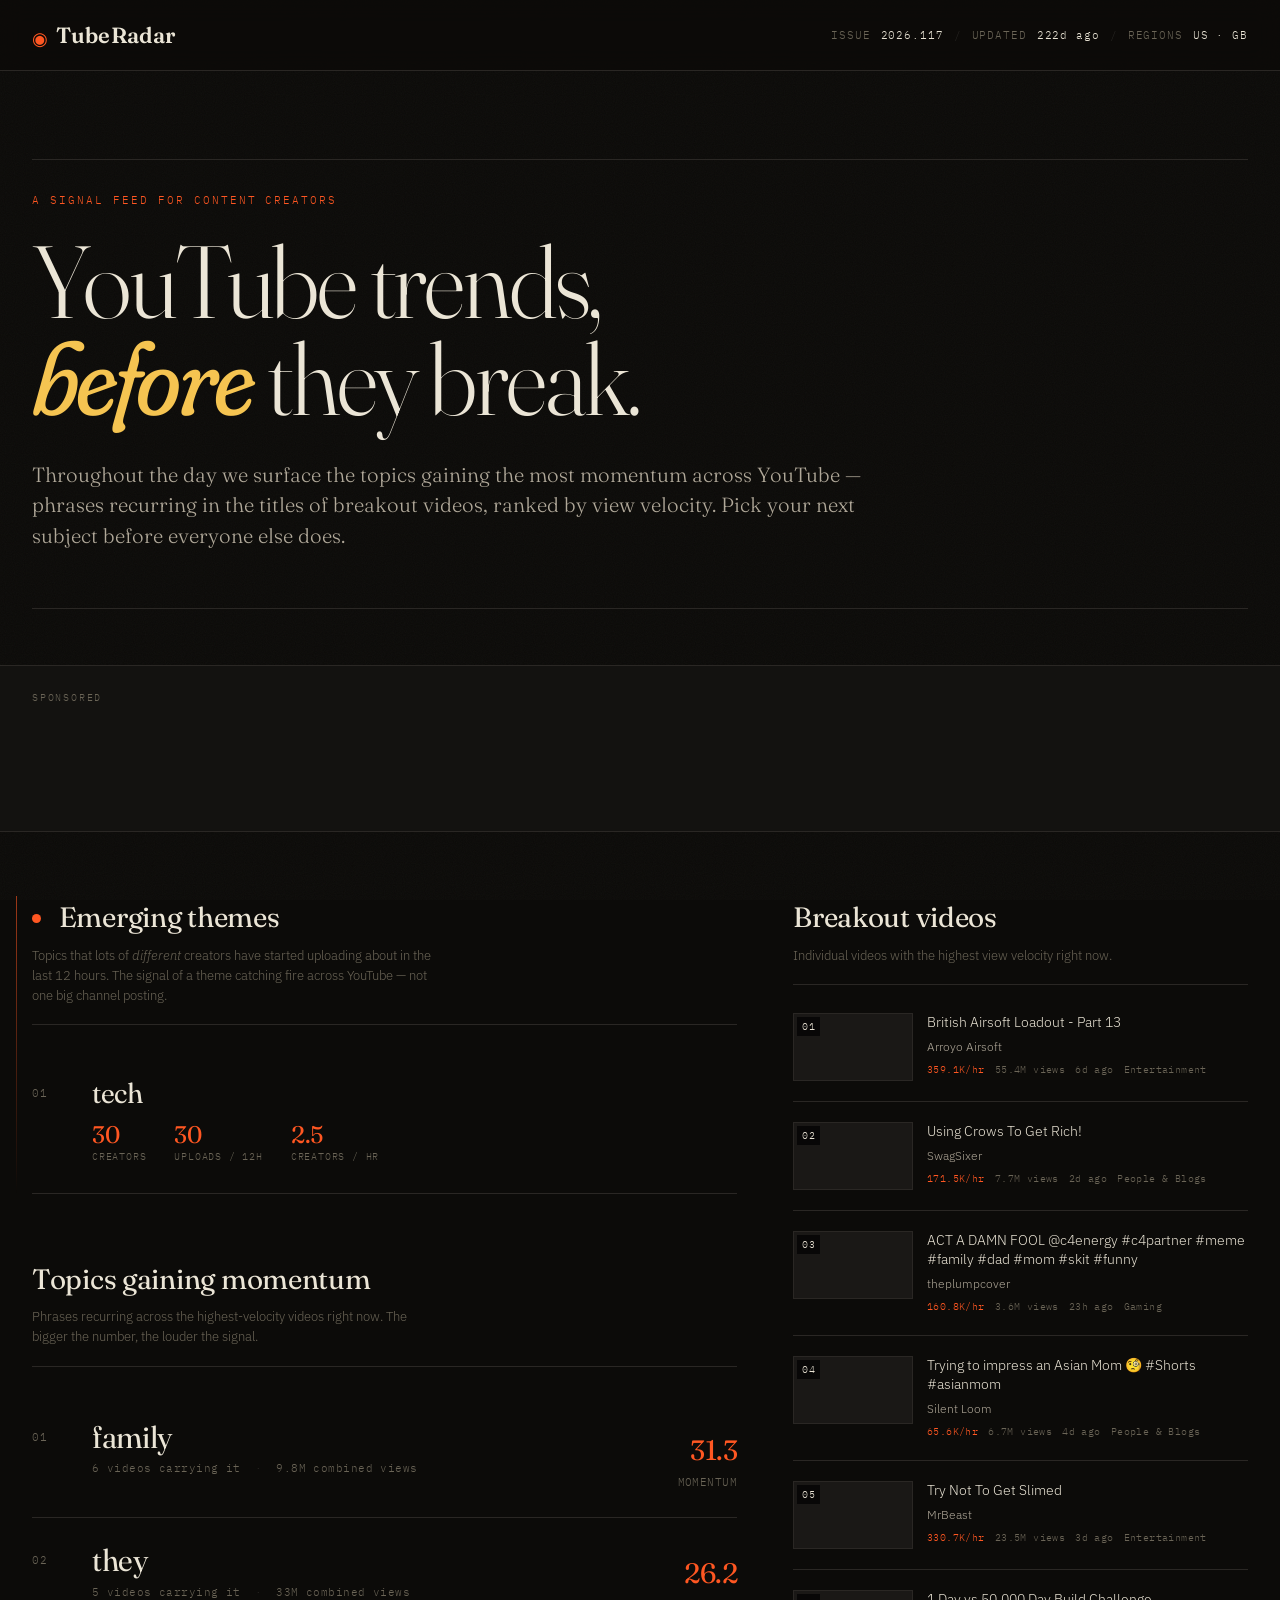
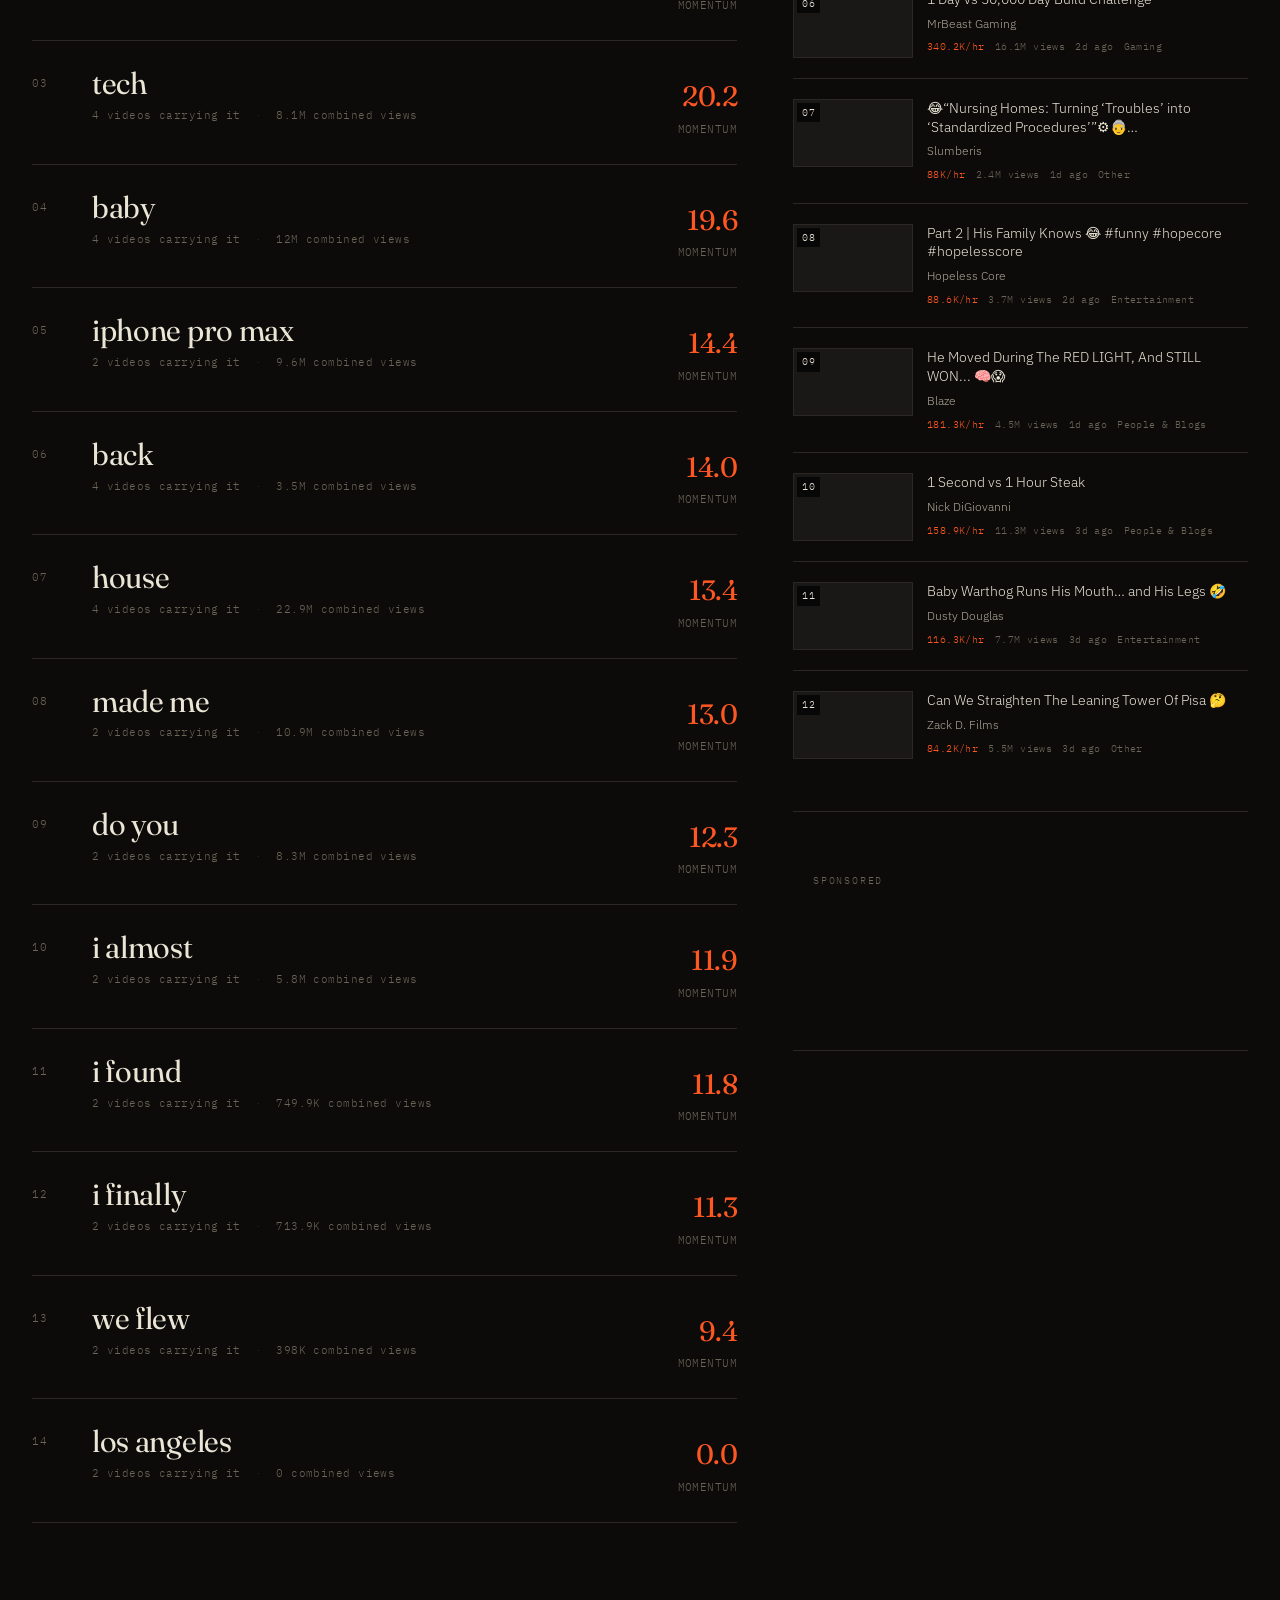
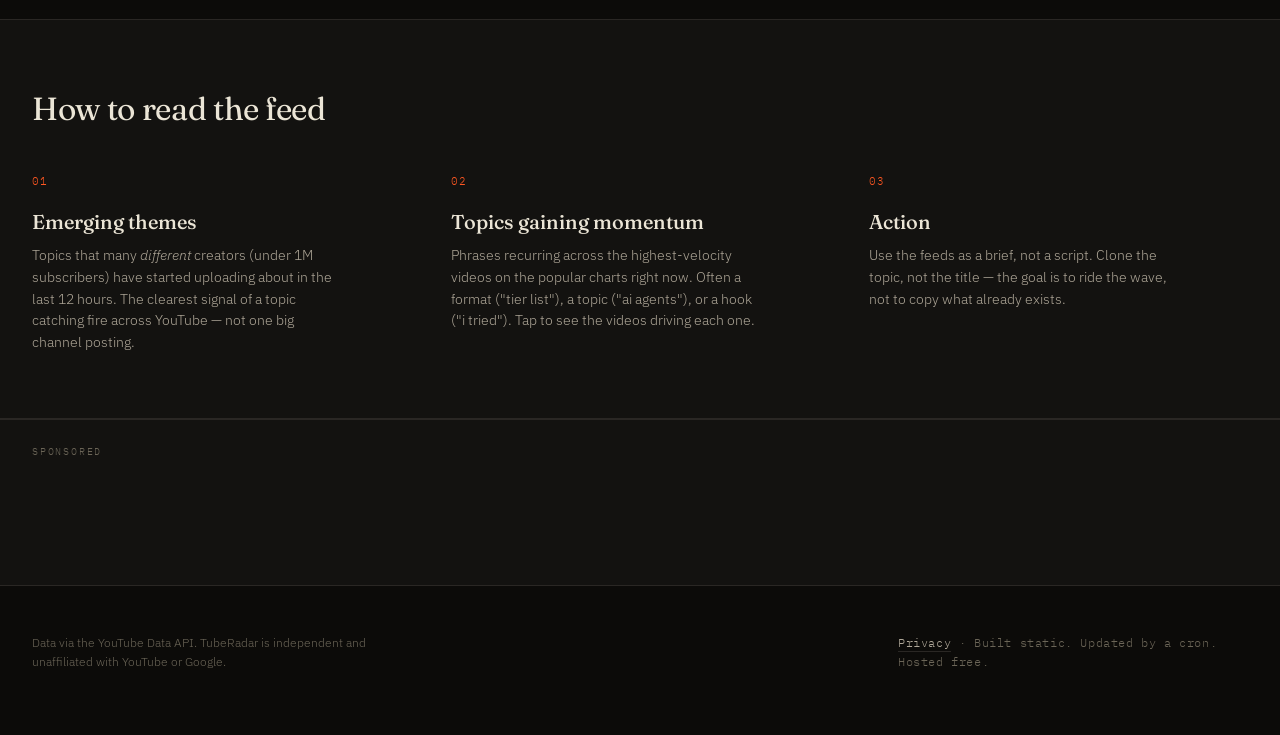
==== commit 5c194a75: "Update2 index.html" ====
--- a/index.html
+++ b/index.html
@@ -4,7 +4,7 @@
   <meta charset="UTF-8" />
   <meta name="viewport" content="width=device-width, initial-scale=1.0" />
   <title>TubeRadar — YouTube trends, before they break.</title>
-  <meta name="description" content="A signal feed of emerging YouTube topics for content creators. Updated every six hours." />
+  <meta name="description" content="A signal feed of emerging YouTube topics for content creators. Refreshed throughout the day." />
 
   <link rel="preconnect" href="https://fonts.googleapis.com" />
   <link rel="preconnect" href="https://fonts.gstatic.com" crossorigin />
@@ -51,7 +51,7 @@
       <em>before</em> they break.
     </h1>
     <p class="hero__lede">
-      Every six hours we surface the topics gaining the most momentum across YouTube — phrases recurring in the titles of breakout videos, ranked by view velocity. Pick your next subject before everyone else does.
+      Throughout the day we surface the topics gaining the most momentum across YouTube — phrases recurring in the titles of breakout videos, ranked by view velocity. Pick your next subject before everyone else does.
     </p>
     <div class="hero__rule"></div>
   </section>
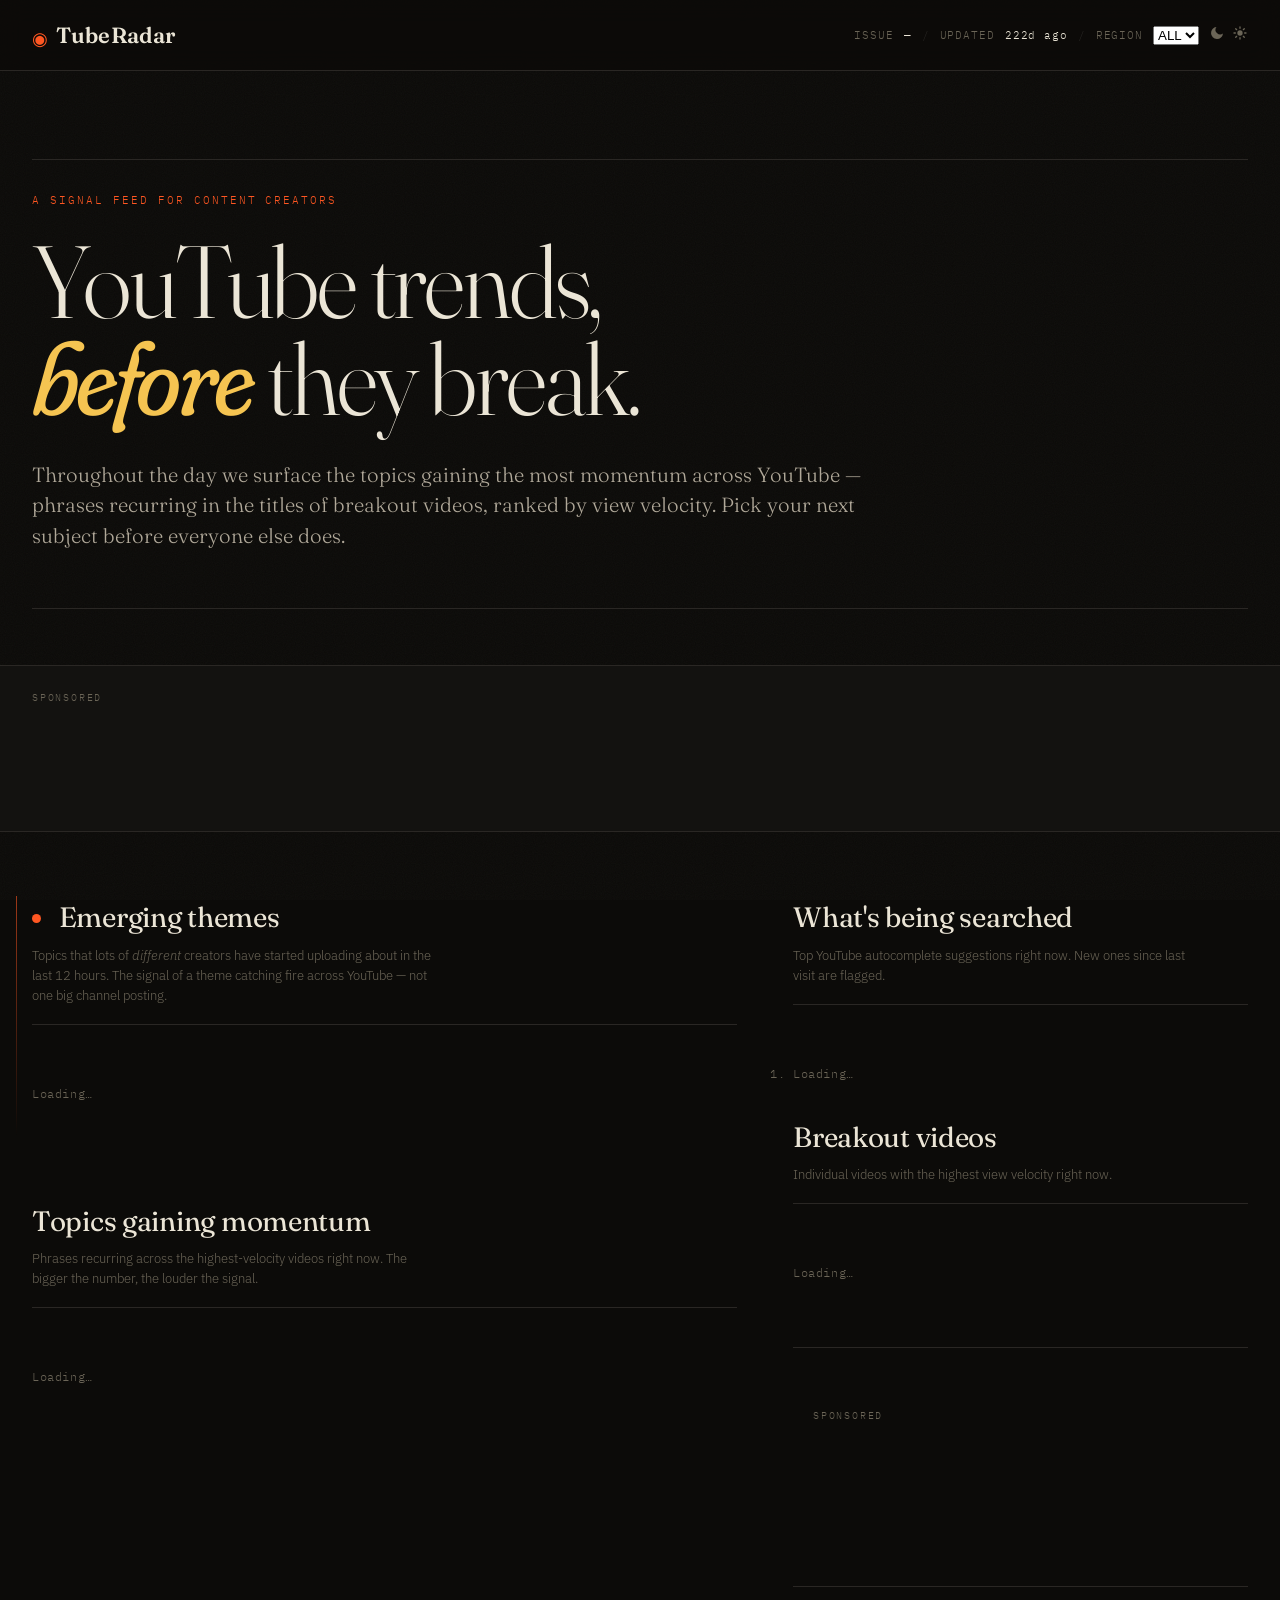
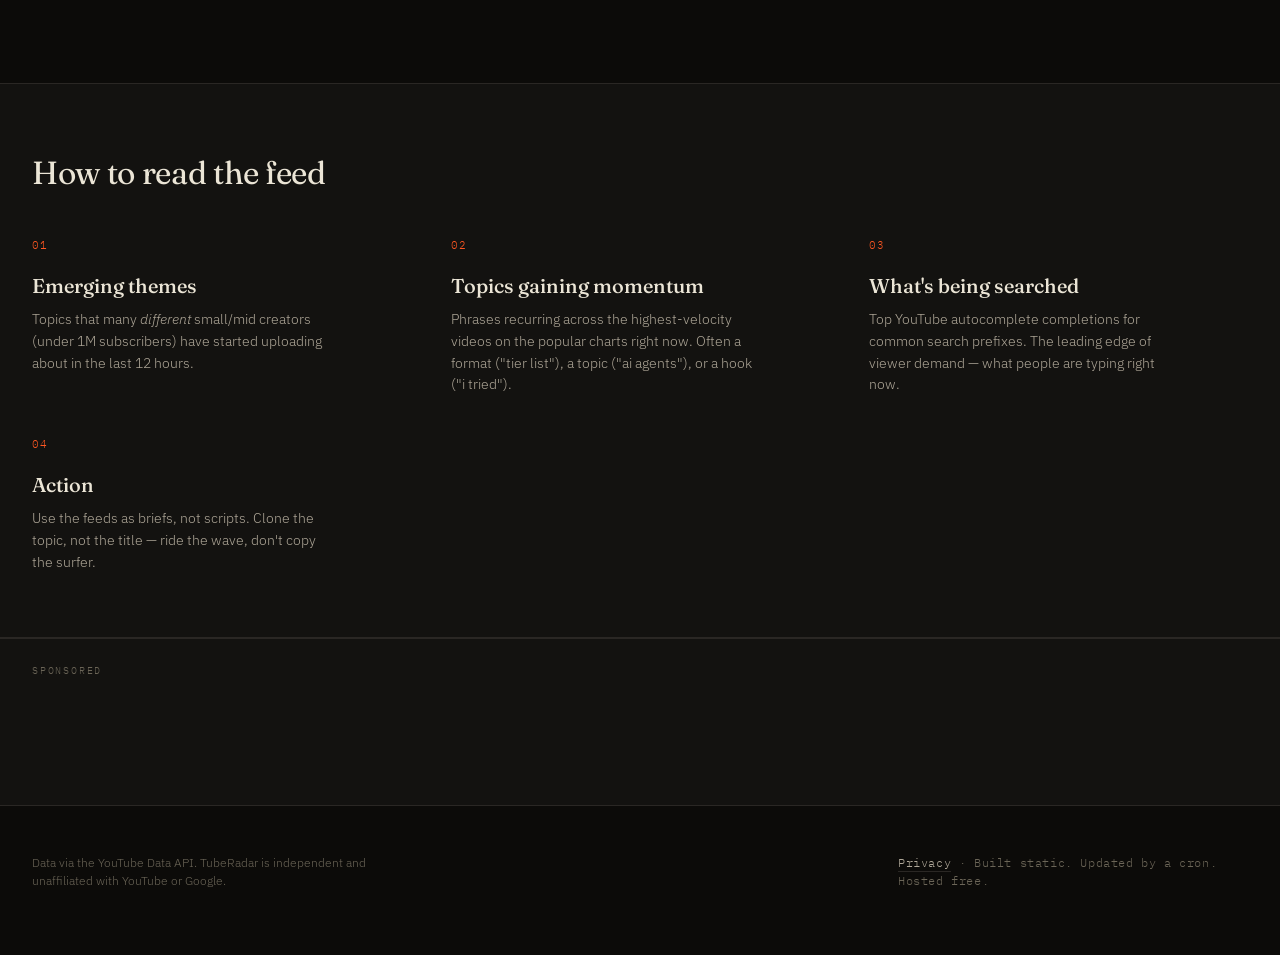
==== commit bd9dd6a6: "v2.0 Update index.html" ====
--- a/index.html
+++ b/index.html
@@ -12,6 +12,20 @@
 
   <link rel="stylesheet" href="styles.css" />
   <link rel="icon" href="data:image/svg+xml,%3Csvg xmlns='http://www.w3.org/2000/svg' viewBox='0 0 100 100'%3E%3Ctext y='.9em' font-size='90'%3E◉%3C/text%3E%3C/svg%3E" />
+
+  <!-- Apply theme before paint to avoid a flash of the wrong colors. -->
+  <script>
+    (function () {
+      try {
+        var saved = localStorage.getItem('tuberadar:theme');
+        var prefersDark = window.matchMedia && window.matchMedia('(prefers-color-scheme: dark)').matches;
+        var theme = saved || (prefersDark ? 'dark' : 'dark'); // dark default for both
+        document.documentElement.setAttribute('data-theme', theme);
+      } catch (_) {
+        document.documentElement.setAttribute('data-theme', 'dark');
+      }
+    })();
+  </script>
 
   <!-- Google AdSense
        1. Replace ca-pub-XXXXXXXXXXXXXXXX below with your AdSense Publisher ID once approved.
@@ -37,8 +51,19 @@
         <span class="meta-label">UPDATED</span>
         <span class="meta-value" id="updated-at">—</span>
         <span class="meta-divider">/</span>
-        <span class="meta-label">REGIONS</span>
-        <span class="meta-value" id="regions">—</span>
+        <label class="meta-label" for="region-select">REGION</label>
+        <select id="region-select" class="region-select" aria-label="Select region">
+          <option value="all">ALL</option>
+        </select>
+        <button id="theme-toggle" class="theme-toggle" type="button" aria-label="Toggle light/dark theme">
+          <svg class="theme-toggle__icon theme-toggle__icon--moon" viewBox="0 0 24 24" width="16" height="16" aria-hidden="true">
+            <path fill="currentColor" d="M21 12.79A9 9 0 1 1 11.21 3 7 7 0 0 0 21 12.79Z"/>
+          </svg>
+          <svg class="theme-toggle__icon theme-toggle__icon--sun" viewBox="0 0 24 24" width="16" height="16" aria-hidden="true">
+            <circle cx="12" cy="12" r="4" fill="currentColor"/>
+            <path stroke="currentColor" stroke-width="2" stroke-linecap="round" d="M12 3v2M12 19v2M3 12h2M19 12h2M5.6 5.6l1.4 1.4M17 17l1.4 1.4M5.6 18.4l1.4-1.4M17 7l1.4-1.4"/>
+          </svg>
+        </button>
       </nav>
     </div>
   </header>
@@ -99,25 +124,38 @@
     </section>
 
     <aside class="column column--videos">
-      <header class="column__head">
-        <h2 class="column__title">Breakout videos</h2>
-        <p class="column__sub">Individual videos with the highest view velocity right now.</p>
-      </header>
-      <ul class="videos" id="videos-list" aria-busy="true">
-        <li class="placeholder">Loading…</li>
-      </ul>
-
-      <!-- AdSense slot #2 – inside the sidebar after the videos list. -->
-      <div class="ad-slot ad-slot--inline" aria-label="Advertisement">
-        <span class="ad-slot__label">Sponsored</span>
-        <ins class="adsbygoogle"
-             style="display:block"
-             data-ad-client="ca-pub-XXXXXXXXXXXXXXXX"
-             data-ad-slot="0000000002"
-             data-ad-format="auto"
-             data-full-width-responsive="true"></ins>
-        <script>(adsbygoogle = window.adsbygoogle || []).push({});</script>
-      </div>
+
+      <section class="searches-section" aria-labelledby="searches-title">
+        <header class="column__head">
+          <h2 class="column__title" id="searches-title">What's being searched</h2>
+          <p class="column__sub">Top YouTube autocomplete suggestions right now. New ones since last visit are flagged.</p>
+        </header>
+        <ol class="searches" id="searches-list" aria-busy="true">
+          <li class="placeholder">Loading…</li>
+        </ol>
+      </section>
+
+      <section class="videos-section" aria-labelledby="videos-title">
+        <header class="column__head">
+          <h2 class="column__title" id="videos-title">Breakout videos</h2>
+          <p class="column__sub">Individual videos with the highest view velocity right now.</p>
+        </header>
+        <ul class="videos" id="videos-list" aria-busy="true">
+          <li class="placeholder">Loading…</li>
+        </ul>
+
+        <!-- AdSense slot #2 – inside the sidebar after the videos list. -->
+        <div class="ad-slot ad-slot--inline" aria-label="Advertisement">
+          <span class="ad-slot__label">Sponsored</span>
+          <ins class="adsbygoogle"
+               style="display:block"
+               data-ad-client="ca-pub-XXXXXXXXXXXXXXXX"
+               data-ad-slot="0000000002"
+               data-ad-format="auto"
+               data-full-width-responsive="true"></ins>
+          <script>(adsbygoogle = window.adsbygoogle || []).push({});</script>
+        </div>
+      </section>
 
     </aside>
 
@@ -126,21 +164,26 @@
   <section class="how">
     <div class="how__inner">
       <h3 class="how__title">How to read the feed</h3>
-      <div class="how__grid">
+      <div class="how__grid how__grid--four">
         <div class="how__item">
           <span class="how__num">01</span>
           <h4>Emerging themes</h4>
-          <p>Topics that many <em>different</em> creators (under 1M subscribers) have started uploading about in the last 12 hours. The clearest signal of a topic catching fire across YouTube — not one big channel posting.</p>
+          <p>Topics that many <em>different</em> small/mid creators (under 1M subscribers) have started uploading about in the last 12 hours.</p>
         </div>
         <div class="how__item">
           <span class="how__num">02</span>
           <h4>Topics gaining momentum</h4>
-          <p>Phrases recurring across the highest-velocity videos on the popular charts right now. Often a format ("tier list"), a topic ("ai agents"), or a hook ("i tried"). Tap to see the videos driving each one.</p>
+          <p>Phrases recurring across the highest-velocity videos on the popular charts right now. Often a format ("tier list"), a topic ("ai agents"), or a hook ("i tried").</p>
         </div>
         <div class="how__item">
           <span class="how__num">03</span>
+          <h4>What's being searched</h4>
+          <p>Top YouTube autocomplete completions for common search prefixes. The leading edge of viewer demand — what people are typing right now.</p>
+        </div>
+        <div class="how__item">
+          <span class="how__num">04</span>
           <h4>Action</h4>
-          <p>Use the feeds as a brief, not a script. Clone the topic, not the title — the goal is to ride the wave, not to copy what already exists.</p>
+          <p>Use the feeds as briefs, not scripts. Clone the topic, not the title — ride the wave, don't copy the surfer.</p>
         </div>
       </div>
     </div>
--- a/styles.css
+++ b/styles.css
@@ -240,6 +240,38 @@
   flex-direction: column;
 }
 
+/* "X new themes since your last visit" banner */
+.themes-banner {
+  display: flex;
+  align-items: center;
+  gap: 12px;
+  padding: 14px 18px;
+  background: rgba(255, 87, 34, 0.08);
+  border: 1px solid rgba(255, 87, 34, 0.25);
+  border-radius: 4px;
+  margin-bottom: 24px;
+  font-size: 13px;
+  color: var(--fg);
+  animation: bannerIn 0.5s ease-out;
+}
+.themes-banner strong {
+  color: var(--accent);
+  font-weight: 500;
+}
+.themes-banner__dot {
+  display: inline-block;
+  width: 7px;
+  height: 7px;
+  border-radius: 50%;
+  background: var(--accent);
+  flex-shrink: 0;
+  animation: pulse 2s ease-in-out infinite;
+}
+@keyframes bannerIn {
+  from { opacity: 0; transform: translateY(-4px); }
+  to   { opacity: 1; transform: translateY(0); }
+}
+
 .theme {
   display: grid;
   grid-template-columns: 36px 1fr;
@@ -276,6 +308,41 @@
   font-variation-settings: "opsz" 60;
   transition: color 0.2s ease;
   word-break: break-word;
+}
+.theme__new-badge {
+  display: inline-block;
+  font-family: var(--f-mono);
+  font-size: 9px;
+  font-weight: 500;
+  letter-spacing: 0.15em;
+  color: var(--bg);
+  background: var(--accent);
+  padding: 3px 7px 2px;
+  border-radius: 2px;
+  vertical-align: middle;
+  margin-left: 12px;
+  transform: translateY(-2px);
+}
+.theme--new {
+  position: relative;
+}
+.theme--new::before {
+  content: "";
+  position: absolute;
+  left: -16px;
+  top: 24px;
+  bottom: 24px;
+  width: 2px;
+  background: var(--accent);
+}
+
+.theme__detected {
+  display: block;
+  margin-top: 12px;
+  font-family: var(--f-mono);
+  font-size: 10px;
+  letter-spacing: 0.05em;
+  color: var(--fg-mute);
 }
 
 .theme__stats {
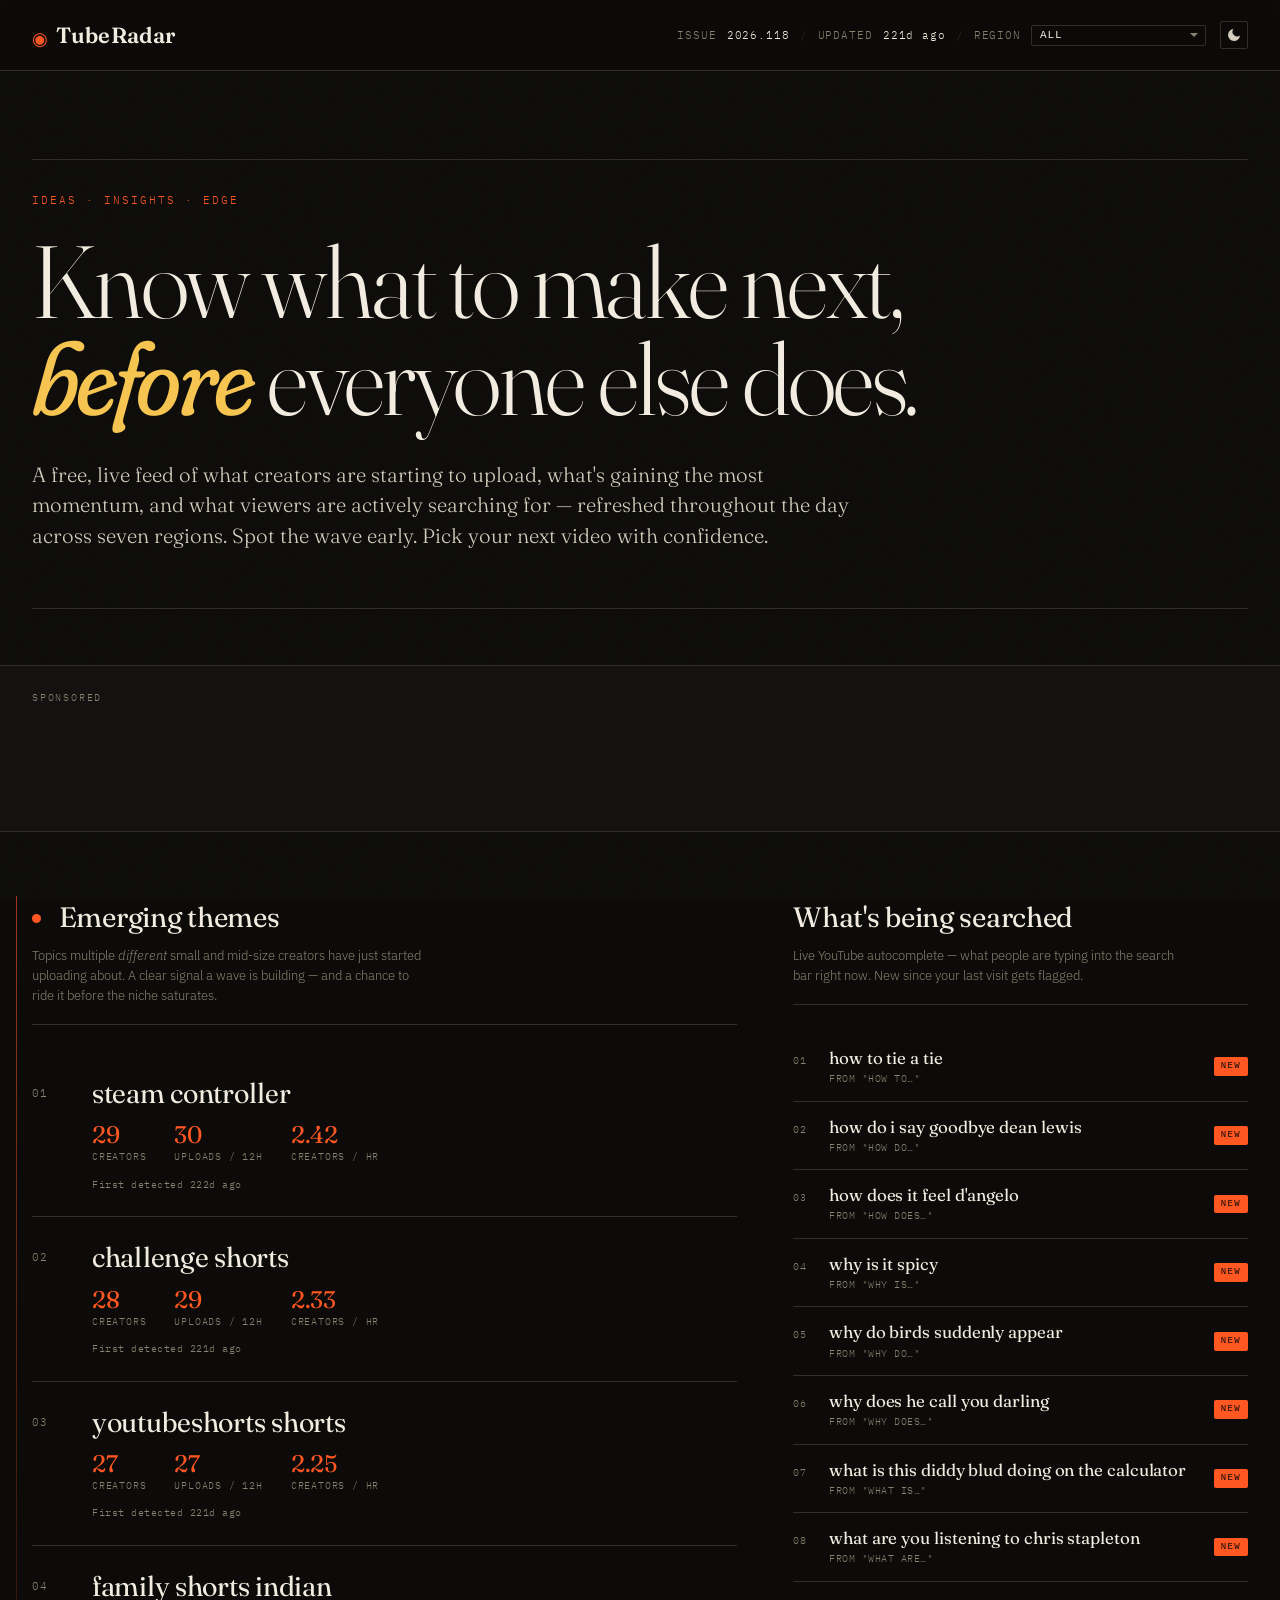
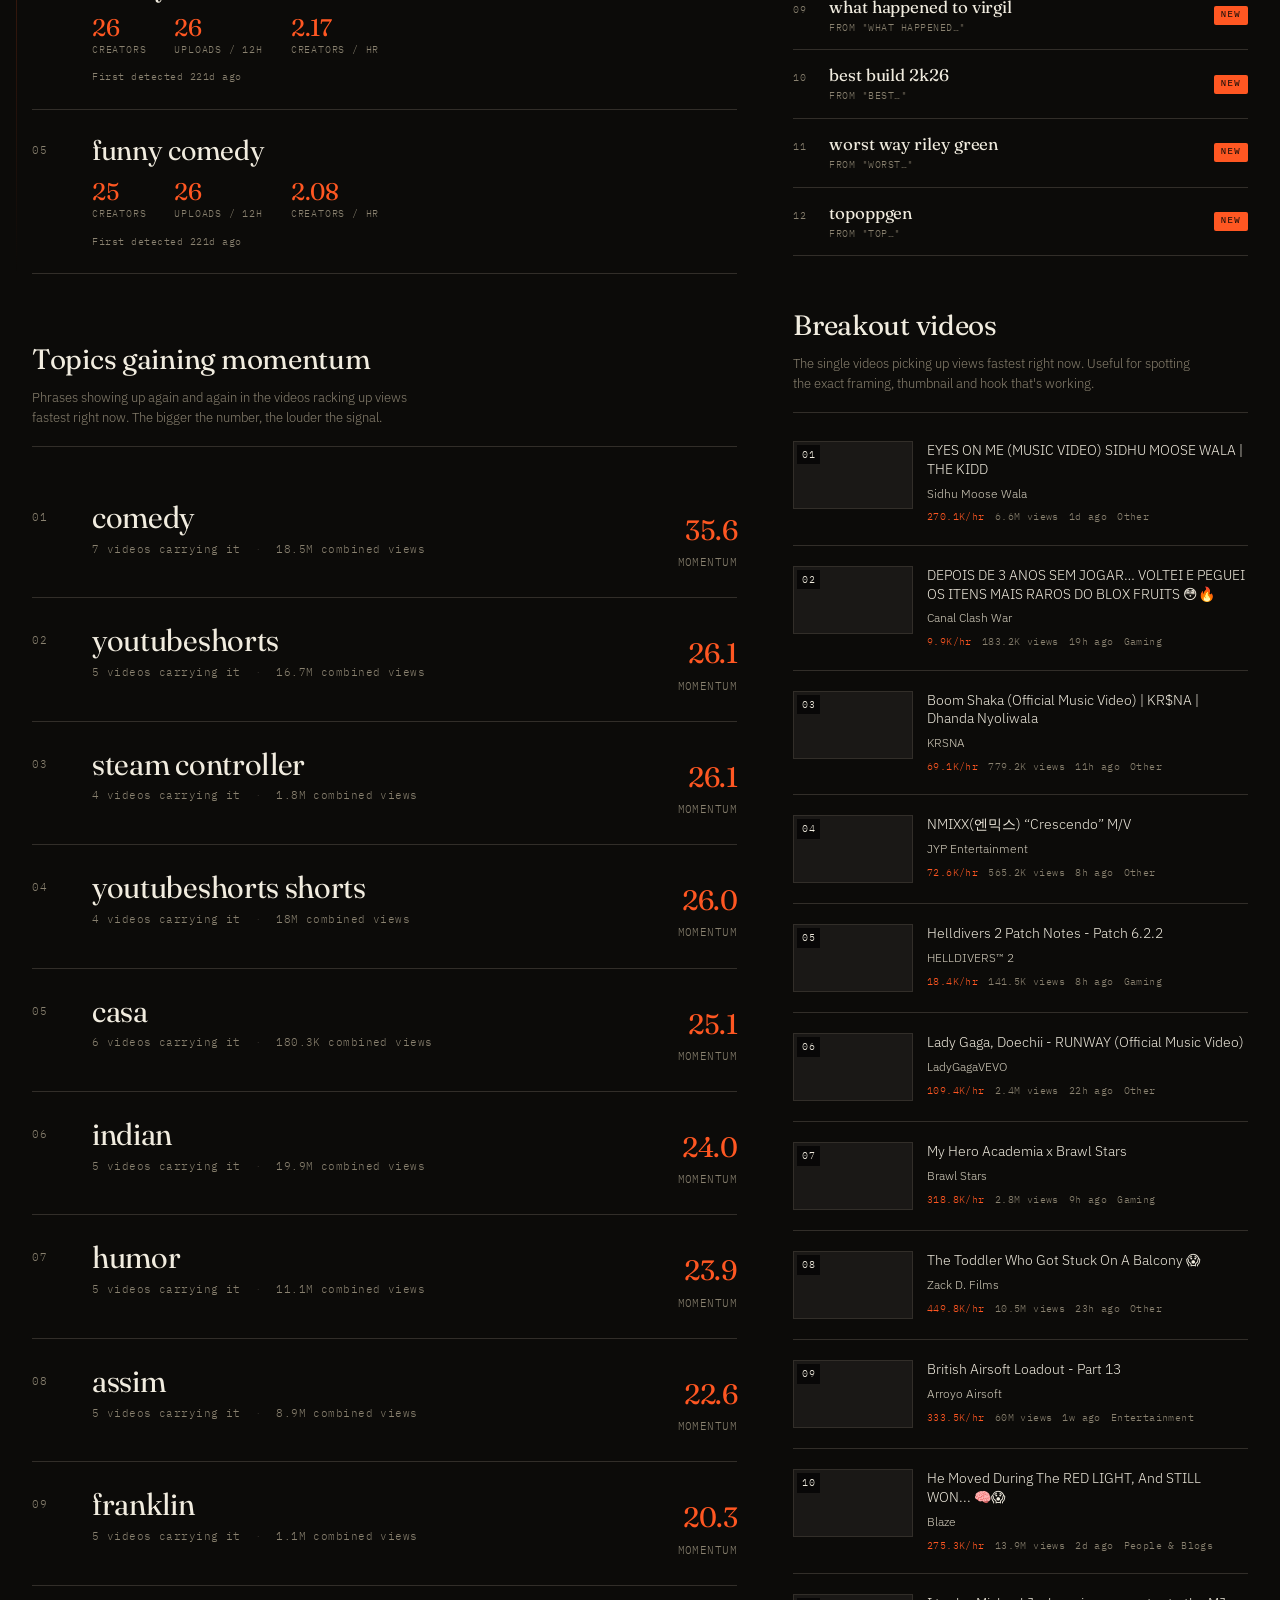
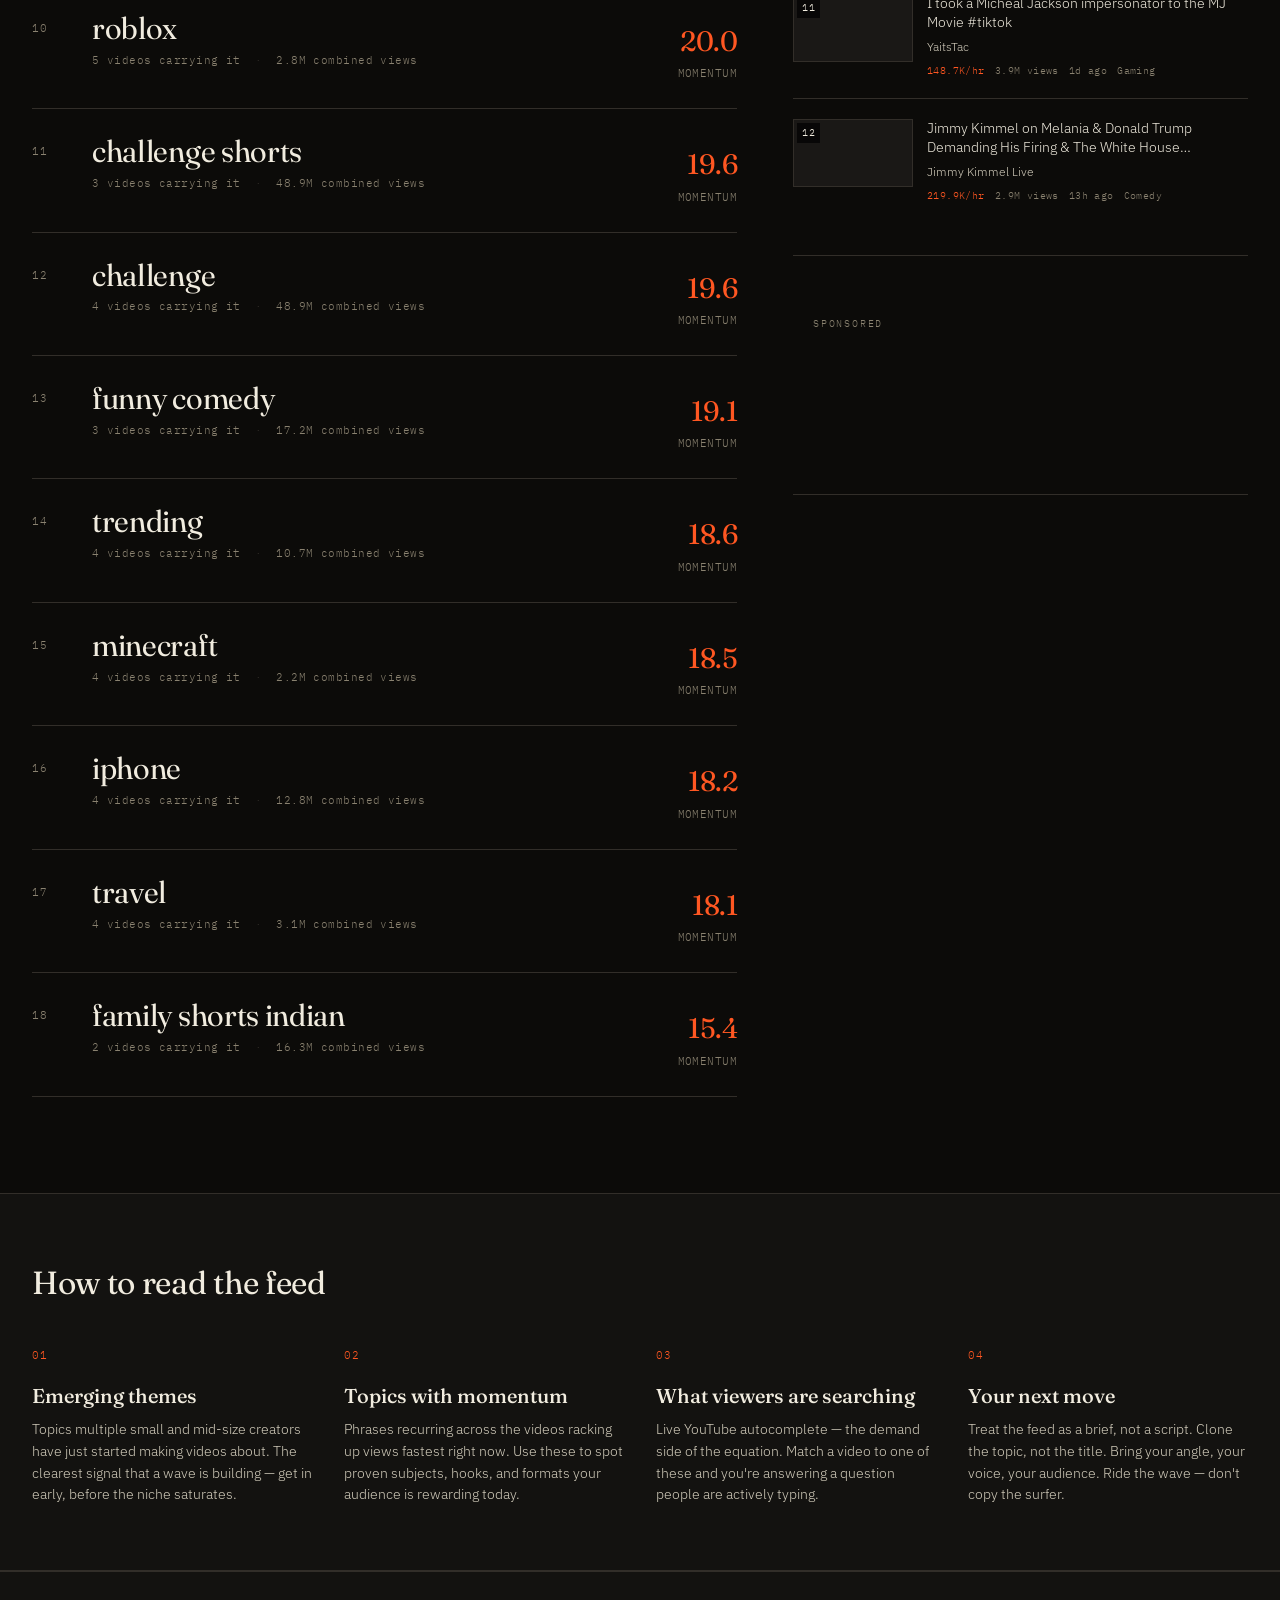
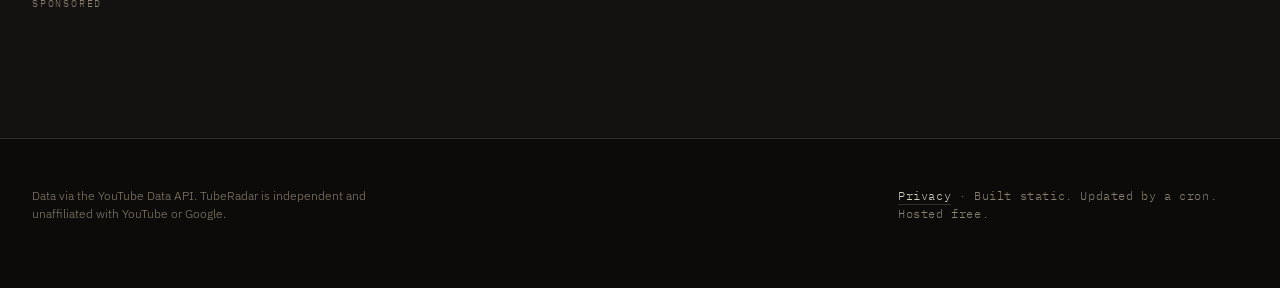
==== commit 2a79fa8a: "v2.3 Update index.html" ====
--- a/index.html
+++ b/index.html
@@ -3,8 +3,25 @@
 <head>
   <meta charset="UTF-8" />
   <meta name="viewport" content="width=device-width, initial-scale=1.0" />
-  <title>TubeRadar — YouTube trends, before they break.</title>
-  <meta name="description" content="A signal feed of emerging YouTube topics for content creators. Refreshed throughout the day." />
+  <title>TubeRadar — Free YouTube trend tracker for content creators</title>
+  <meta name="description" content="A free, live feed showing what creators are starting to upload, what's gaining momentum, and what viewers are searching for — across seven regions. Spot the wave before it breaks. No signup." />
+  <meta name="keywords" content="youtube trends, youtube trend tracker, emerging youtube topics, youtube content ideas, free youtube tools, content creator trends, youtube search trends, video ideas" />
+  <meta name="author" content="TubeRadar" />
+
+  <!-- Canonical URL -->
+  <link rel="canonical" href="https://tuberadar.info/" />
+
+  <!-- Open Graph (for sharing on Facebook, LinkedIn, etc.) -->
+  <meta property="og:type" content="website" />
+  <meta property="og:title" content="TubeRadar — Know what to make next, before everyone else does" />
+  <meta property="og:description" content="A free, live feed of YouTube ideas, momentum, and search demand — refreshed throughout the day. No signup, no upsell." />
+  <meta property="og:url" content="https://tuberadar.info/" />
+  <meta property="og:site_name" content="TubeRadar" />
+
+  <!-- Twitter card -->
+  <meta name="twitter:card" content="summary_large_image" />
+  <meta name="twitter:title" content="TubeRadar — Know what to make next, before everyone else does" />
+  <meta name="twitter:description" content="Free, live YouTube trend feed. Ideas, insights, edge — refreshed throughout the day." />
 
   <link rel="preconnect" href="https://fonts.googleapis.com" />
   <link rel="preconnect" href="https://fonts.gstatic.com" crossorigin />
@@ -33,6 +50,29 @@
        Until you do this, the script does nothing visible. -->
   <script async src="https://pagead2.googlesyndication.com/pagead/js/adsbygoogle.js?client=ca-pub-XXXXXXXXXXXXXXXX"
           crossorigin="anonymous"></script>
+
+  <!-- Structured data: tells Google this is a free web app -->
+  <script type="application/ld+json">
+  {
+    "@context": "https://schema.org",
+    "@type": "WebApplication",
+    "name": "TubeRadar",
+    "url": "https://tuberadar.info/",
+    "description": "Free YouTube trend tracker for content creators. Surfaces what creators are starting to make, what's gaining momentum, and what viewers are searching for — refreshed throughout the day, across seven regions.",
+    "applicationCategory": "BusinessApplication",
+    "operatingSystem": "Any",
+    "offers": {
+      "@type": "Offer",
+      "price": "0",
+      "priceCurrency": "USD"
+    },
+    "audience": {
+      "@type": "Audience",
+      "audienceType": "Content creators, YouTubers, small creators"
+    }
+  }
+  </script>
+
 </head>
 <body>
 
@@ -70,13 +110,13 @@
 
   <section class="hero">
     <div class="hero__rule"></div>
-    <p class="hero__eyebrow">A signal feed for content creators</p>
+    <p class="hero__eyebrow">Ideas · Insights · Edge</p>
     <h1 class="hero__title">
-      YouTube trends,<br />
-      <em>before</em> they break.
+      Know what to make next,<br />
+      <em>before</em> everyone else does.
     </h1>
     <p class="hero__lede">
-      Throughout the day we surface the topics gaining the most momentum across YouTube — phrases recurring in the titles of breakout videos, ranked by view velocity. Pick your next subject before everyone else does.
+      A free, live feed of what creators are starting to upload, what's gaining the most momentum, and what viewers are actively searching for — refreshed throughout the day across seven regions. Spot the wave early. Pick your next video with confidence.
     </p>
     <div class="hero__rule"></div>
   </section>
@@ -104,7 +144,7 @@
             <span class="themes-pulse" aria-hidden="true"></span>
             Emerging themes
           </h2>
-          <p class="column__sub">Topics that lots of <em>different</em> creators have started uploading about in the last 12 hours. The signal of a theme catching fire across YouTube — not one big channel posting.</p>
+          <p class="column__sub">Topics multiple <em>different</em> small and mid-size creators have just started uploading about. A clear signal a wave is building — and a chance to ride it before the niche saturates.</p>
         </header>
         <ol class="themes" id="themes-list" aria-busy="true">
           <li class="placeholder">Loading…</li>
@@ -114,7 +154,7 @@
       <section class="topics-section" aria-labelledby="topics-title">
         <header class="column__head">
           <h2 class="column__title" id="topics-title">Topics gaining momentum</h2>
-          <p class="column__sub">Phrases recurring across the highest-velocity videos right now. The bigger the number, the louder the signal.</p>
+          <p class="column__sub">Phrases showing up again and again in the videos racking up views fastest right now. The bigger the number, the louder the signal.</p>
         </header>
         <ol class="topics" id="topics-list" aria-busy="true">
           <li class="placeholder">Loading…</li>
@@ -128,7 +168,7 @@
       <section class="searches-section" aria-labelledby="searches-title">
         <header class="column__head">
           <h2 class="column__title" id="searches-title">What's being searched</h2>
-          <p class="column__sub">Top YouTube autocomplete suggestions right now. New ones since last visit are flagged.</p>
+          <p class="column__sub">Live YouTube autocomplete — what people are typing into the search bar right now. New since your last visit gets flagged.</p>
         </header>
         <ol class="searches" id="searches-list" aria-busy="true">
           <li class="placeholder">Loading…</li>
@@ -138,7 +178,7 @@
       <section class="videos-section" aria-labelledby="videos-title">
         <header class="column__head">
           <h2 class="column__title" id="videos-title">Breakout videos</h2>
-          <p class="column__sub">Individual videos with the highest view velocity right now.</p>
+          <p class="column__sub">The single videos picking up views fastest right now. Useful for spotting the exact framing, thumbnail and hook that's working.</p>
         </header>
         <ul class="videos" id="videos-list" aria-busy="true">
           <li class="placeholder">Loading…</li>
@@ -168,22 +208,22 @@
         <div class="how__item">
           <span class="how__num">01</span>
           <h4>Emerging themes</h4>
-          <p>Topics that many <em>different</em> small/mid creators (under 1M subscribers) have started uploading about in the last 12 hours.</p>
+          <p>Topics multiple small and mid-size creators have just started making videos about. The clearest signal that a wave is building — get in early, before the niche saturates.</p>
         </div>
         <div class="how__item">
           <span class="how__num">02</span>
-          <h4>Topics gaining momentum</h4>
-          <p>Phrases recurring across the highest-velocity videos on the popular charts right now. Often a format ("tier list"), a topic ("ai agents"), or a hook ("i tried").</p>
+          <h4>Topics with momentum</h4>
+          <p>Phrases recurring across the videos racking up views fastest right now. Use these to spot proven subjects, hooks, and formats your audience is rewarding today.</p>
         </div>
         <div class="how__item">
           <span class="how__num">03</span>
-          <h4>What's being searched</h4>
-          <p>Top YouTube autocomplete completions for common search prefixes. The leading edge of viewer demand — what people are typing right now.</p>
+          <h4>What viewers are searching</h4>
+          <p>Live YouTube autocomplete — the demand side of the equation. Match a video to one of these and you're answering a question people are actively typing.</p>
         </div>
         <div class="how__item">
           <span class="how__num">04</span>
-          <h4>Action</h4>
-          <p>Use the feeds as briefs, not scripts. Clone the topic, not the title — ride the wave, don't copy the surfer.</p>
+          <h4>Your next move</h4>
+          <p>Treat the feed as a brief, not a script. Clone the topic, not the title. Bring your angle, your voice, your audience. Ride the wave — don't copy the surfer.</p>
         </div>
       </div>
     </div>
--- a/styles.css
+++ b/styles.css
@@ -1,19 +1,46 @@
 /* ---------------------------------------------------------------
-   TubeRadar — editorial dark theme
-   --------------------------------------------------------------- */
-
-:root {
-  --bg:         #0c0b09;
+   TubeRadar — editorial theme system (dark + light)
+   --------------------------------------------------------------- */
+
+:root,
+[data-theme="dark"] {
+  --bg:        #0c0b09;
   --bg-raised: #131210;
   --bg-inset:  #1a1816;
-  --fg:        #ebe5d6;
-  --fg-soft:   #b0a899;
-  --fg-mute:   #6b6557;
-  --rule:      #2a2724;
-  --accent:    #ff5722;     /* ember */
-  --accent-2:  #f5c451;     /* amber */
-  --max:       1280px;
-
+  --fg:        #f1ecdf;
+  --fg-soft:   #d4cebd;
+  --fg-mute:   #8a8270;
+  --rule:      #322e29;
+  --accent:    #ff5722;
+  --accent-2:  #f5c451;
+  --grain-opacity: 0.035;
+  --banner-bg: rgba(255, 87, 34, 0.08);
+  --banner-border: rgba(255, 87, 34, 0.25);
+  --pulse-color: rgba(255, 87, 34, 0.6);
+  --masthead-bg: rgba(12, 11, 9, 0.85);
+  --thumb-overlay: rgba(0, 0, 0, 0.7);
+}
+
+[data-theme="light"] {
+  --bg:        #f7f3ea;
+  --bg-raised: #efe9dc;
+  --bg-inset:  #e6dfce;
+  --fg:        #1a1814;
+  --fg-soft:   #4a4538;
+  --fg-mute:   #7a7363;
+  --rule:      #d4ccb8;
+  --accent:    #c43e10;     /* deeper ember for contrast on cream */
+  --accent-2:  #a8771a;     /* deeper amber */
+  --grain-opacity: 0.04;
+  --banner-bg: rgba(196, 62, 16, 0.08);
+  --banner-border: rgba(196, 62, 16, 0.3);
+  --pulse-color: rgba(196, 62, 16, 0.5);
+  --masthead-bg: rgba(247, 243, 234, 0.85);
+  --thumb-overlay: rgba(40, 35, 25, 0.6);
+}
+
+:root {
+  --max: 1280px;
   --f-display: "Fraunces", "Times New Roman", serif;
   --f-body:    "IBM Plex Sans", system-ui, sans-serif;
   --f-mono:    "IBM Plex Mono", ui-monospace, monospace;
@@ -42,7 +69,7 @@
 .grain {
   position: fixed; inset: 0;
   pointer-events: none; z-index: 1;
-  opacity: 0.035;
+  opacity: var(--grain-opacity);
   background-image:
     url("data:image/svg+xml;utf8,<svg xmlns='http://www.w3.org/2000/svg' width='200' height='200'><filter id='n'><feTurbulence type='fractalNoise' baseFrequency='0.9' numOctaves='2' stitchTiles='stitch'/></filter><rect width='100%25' height='100%25' filter='url(%23n)'/></svg>");
 }
@@ -53,7 +80,7 @@
 
 .masthead {
   position: sticky; top: 0; z-index: 10;
-  background: rgba(12, 11, 9, 0.85);
+  background: var(--masthead-bg);
   backdrop-filter: blur(12px);
   border-bottom: 1px solid var(--rule);
 }
@@ -95,6 +122,62 @@
 .meta-label { color: var(--fg-mute); }
 .meta-value { color: var(--fg); }
 .meta-divider { color: var(--rule); }
+
+/* Region selector — styled to match the mono meta-values */
+.region-select {
+  font-family: var(--f-mono);
+  font-size: 11px;
+  letter-spacing: 0.08em;
+  text-transform: uppercase;
+  color: var(--fg);
+  background: transparent;
+  border: 1px solid var(--rule);
+  border-radius: 2px;
+  padding: 3px 22px 3px 8px;
+  cursor: pointer;
+  appearance: none;
+  -webkit-appearance: none;
+  background-image: url("data:image/svg+xml;utf8,<svg xmlns='http://www.w3.org/2000/svg' width='10' height='10' viewBox='0 0 10 10'><path fill='%238a8270' d='M5 7L1 3h8z'/></svg>");
+  background-repeat: no-repeat;
+  background-position: right 6px center;
+  transition: border-color 0.2s ease, color 0.2s ease;
+}
+.region-select:hover,
+.region-select:focus {
+  border-color: var(--accent);
+  color: var(--accent);
+  outline: none;
+}
+.region-select option {
+  background: var(--bg);
+  color: var(--fg);
+}
+
+/* Theme toggle button */
+.theme-toggle {
+  display: inline-flex;
+  align-items: center;
+  justify-content: center;
+  width: 28px;
+  height: 28px;
+  border: 1px solid var(--rule);
+  border-radius: 2px;
+  background: transparent;
+  color: var(--fg-soft);
+  cursor: pointer;
+  transition: border-color 0.2s ease, color 0.2s ease;
+  margin-left: 4px;
+}
+.theme-toggle:hover,
+.theme-toggle:focus-visible {
+  border-color: var(--accent);
+  color: var(--accent);
+  outline: none;
+}
+.theme-toggle__icon--moon { display: none; }
+.theme-toggle__icon--sun  { display: block; }
+[data-theme="dark"] .theme-toggle__icon--moon { display: block; }
+[data-theme="dark"] .theme-toggle__icon--sun  { display: none; }
 
 /* ---------------------------------------------------------------
    Hero
@@ -225,11 +308,11 @@
 }
 @keyframes pulse {
   0%, 100% {
-    box-shadow: 0 0 0 0 rgba(255, 87, 34, 0.6);
+    box-shadow: 0 0 0 0 var(--pulse-color);
     transform: scale(1);
   }
   50% {
-    box-shadow: 0 0 0 8px rgba(255, 87, 34, 0);
+    box-shadow: 0 0 0 8px rgba(0,0,0,0);
     transform: scale(1.1);
   }
 }
@@ -246,8 +329,8 @@
   align-items: center;
   gap: 12px;
   padding: 14px 18px;
-  background: rgba(255, 87, 34, 0.08);
-  border: 1px solid rgba(255, 87, 34, 0.25);
+  background: var(--banner-bg);
+  border: 1px solid var(--banner-border);
   border-radius: 4px;
   margin-bottom: 24px;
   font-size: 13px;
@@ -394,6 +477,75 @@
 }
 
 /* ---------------------------------------------------------------
+   Trending searches
+   --------------------------------------------------------------- */
+
+.searches-section {
+  margin-bottom: 48px;
+}
+.searches {
+  list-style: none;
+  display: flex;
+  flex-direction: column;
+}
+.search-term {
+  display: grid;
+  grid-template-columns: 24px 1fr auto;
+  gap: 12px;
+  align-items: baseline;
+  padding: 14px 0;
+  border-bottom: 1px solid var(--rule);
+  cursor: pointer;
+  transition: padding 0.2s ease;
+}
+.search-term:hover {
+  padding-left: 6px;
+}
+.search-term:hover .search-term__phrase {
+  color: var(--accent);
+}
+.search-term__rank {
+  font-family: var(--f-mono);
+  font-size: 10px;
+  color: var(--fg-mute);
+  letter-spacing: 0.05em;
+}
+.search-term__main {
+  min-width: 0;
+}
+.search-term__phrase {
+  font-family: var(--f-display);
+  font-weight: 400;
+  font-size: 17px;
+  letter-spacing: -0.005em;
+  line-height: 1.3;
+  color: var(--fg);
+  word-break: break-word;
+  transition: color 0.2s ease;
+  font-variation-settings: "opsz" 24;
+}
+.search-term__prefix {
+  display: block;
+  font-family: var(--f-mono);
+  font-size: 10px;
+  letter-spacing: 0.05em;
+  color: var(--fg-mute);
+  margin-top: 2px;
+  text-transform: uppercase;
+}
+.search-term__badge {
+  font-family: var(--f-mono);
+  font-size: 9px;
+  font-weight: 500;
+  letter-spacing: 0.15em;
+  color: var(--bg);
+  background: var(--accent);
+  padding: 3px 7px 2px;
+  border-radius: 2px;
+  align-self: center;
+}
+
+/* ---------------------------------------------------------------
    Topics list
    --------------------------------------------------------------- */
 
@@ -565,7 +717,7 @@
   font-family: var(--f-mono);
   font-size: 10px;
   color: var(--fg);
-  background: rgba(0,0,0,0.7);
+  background: var(--thumb-overlay);
   padding: 2px 5px;
   letter-spacing: 0.05em;
   z-index: 1;
@@ -629,6 +781,13 @@
   grid-template-columns: repeat(3, 1fr);
   gap: 40px;
 }
+.how__grid--four {
+  grid-template-columns: repeat(4, 1fr);
+  gap: 32px;
+}
+@media (max-width: 1000px) {
+  .how__grid--four { grid-template-columns: repeat(2, 1fr); }
+}
 @media (max-width: 800px) { .how__grid { grid-template-columns: 1fr; gap: 32px; } }
 
 .how__item h4 {
